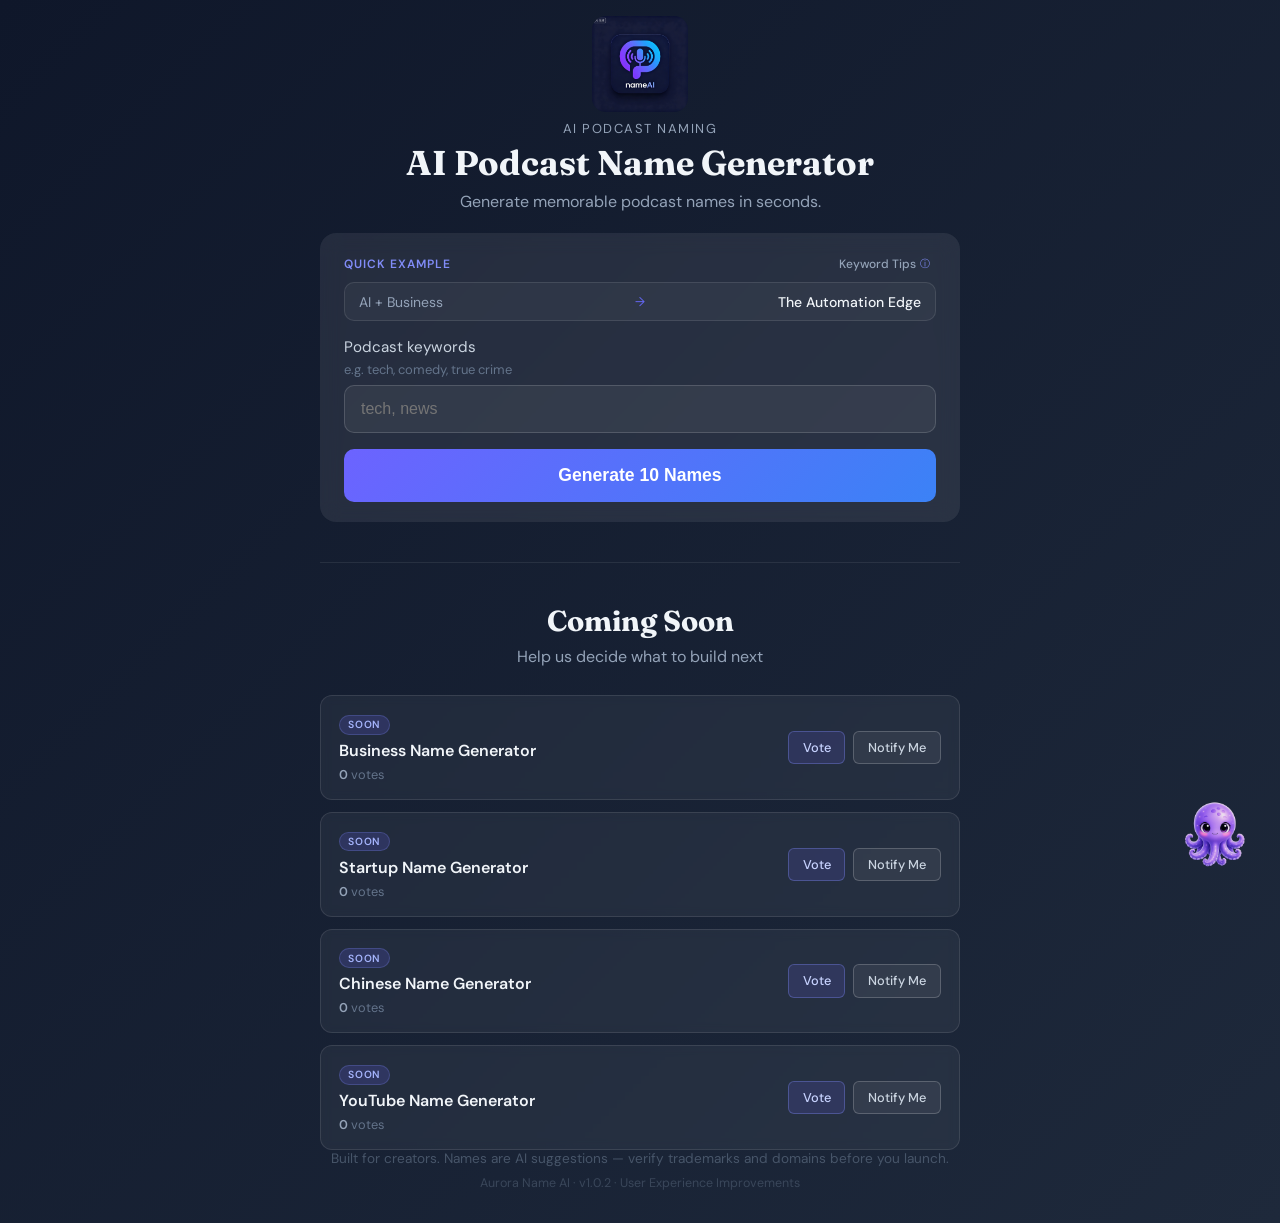
==== index.html @ e91889e3 "feat: add NANA companion MVP" ====
<!DOCTYPE html>

<html lang="en">

<head>

  <meta charset="UTF-8" />

  <meta name="viewport" content="width=device-width, initial-scale=1.0, viewport-fit=cover" />

  <title>AI Podcast Name Generator - Free Creative Show Title Ideas</title>
  <meta name="description" content="Generate unique podcast names instantly with our AI-powered tool. Enter your niche keywords and get 10 creative, usable show titles for free." />
  <link rel="canonical" href="https://thenameai.com/" />
  <meta name="google-site-verification" content="FD5rOmiHKu0Bok0ojkNL6D6mAI9xYqyj8FN8r1be1Kg" />

  <meta property="og:type" content="website" />
  <meta property="og:title" content="AI Podcast Name Generator | Aurora Name AI" />
  <meta property="og:description" content="Generate unique podcast names instantly with AI. Get 10 creative, memorable podcast name ideas for free." />
  <meta property="og:url" content="https://thenameai.com/" />
  <meta property="og:site_name" content="Aurora Name AI" />
  <meta property="og:locale" content="en_US" />
  <meta property="og:image" content="https://thenameai.com/assets/logo.png" />
  <meta property="og:image:alt" content="Aurora Name AI Logo" />

  <meta name="twitter:card" content="summary_large_image" />
  <meta name="twitter:title" content="AI Podcast Name Generator | Aurora Name AI" />
  <meta name="twitter:description" content="Generate unique podcast names instantly with AI." />
  <meta name="twitter:image" content="https://thenameai.com/assets/logo.png" />

  <link rel="icon" href="assets/favicon.ico" sizes="any" />
  <link rel="apple-touch-icon" href="assets/apple-touch-icon.png" />

  <link rel="preconnect" href="https://fonts.googleapis.com" />

  <link rel="preconnect" href="https://fonts.gstatic.com" crossorigin />

  <link href="https://fonts.googleapis.com/css2?family=DM+Sans:ital,opsz,wght@0,9..40,400;0,9..40,500;0,9..40,600;0,9..40,700;1,9..40,400&family=Fraunces:opsz,wght@9..144,600;9..144,700&display=swap" rel="stylesheet" />

  <link rel="stylesheet" href="styles.css" />
  <link rel="stylesheet" href="components/NanaCompanion.css" />

  <script type="application/ld+json">
  {
    "@context": "https://schema.org",
    "@type": "WebApplication",
    "name": "AI Podcast Name Generator",
    "alternateName": "nameAI",
    "url": "https://aurora-name-ai.pages.dev/",
    "description": "Generate unique podcast names instantly with AI. Enter your niche keywords and get 10 creative, usable show titles for free.",
    "image": "https://aurora-name-ai.pages.dev/assets/logo.png",
    "applicationCategory": "UtilityApplication",
    "operatingSystem": "Any",
    "browserRequirements": "Requires JavaScript",
    "inLanguage": "en",
    "isAccessibleForFree": true,
    "offers": {
      "@type": "Offer",
      "price": "0",
      "priceCurrency": "USD"
    }
  }
  </script>

  <!-- Google Analytics 4: replace G-XXXXXXXXXX below with your Measurement ID -->
  <script>
    (function () {
      var GA_ID = "G-8WRYL44K94";
      if (!GA_ID || GA_ID.indexOf("XXXX") !== -1) return;
      window.GA_MEASUREMENT_ID = GA_ID;
      var s = document.createElement("script");
      s.async = true;
      s.src = "https://www.googletagmanager.com/gtag/js?id=" + GA_ID;
      document.head.appendChild(s);
      window.dataLayer = window.dataLayer || [];
      window.gtag = function () { dataLayer.push(arguments); };
      gtag("js", new Date());
      gtag("config", GA_ID);
    })();
  </script>

</head>

<body>

  <div class="page">

    <header class="header">

      <div class="logo">
        <img
          class="logo-img"
          src="assets/logo.png"
          alt="nameAI — Podcast Name Generator"
          width="120"
          height="120"
        />
      </div>

      <p class="eyebrow">AI Podcast Naming</p>

      <h1 class="title">AI Podcast Name Generator</h1>

      <p class="subtitle">Generate memorable podcast names in seconds.</p>

    </header>



    <main class="main">

      <form id="generator-form" class="generator" novalidate>

        <div class="examples">
          <div class="examples-heading">
            <p class="examples-label">Quick Example</p>
            <div class="keyword-tips">
              <button
                type="button"
                class="keyword-tips__trigger"
                aria-expanded="false"
                aria-controls="keyword-tips-panel"
              >
                Keyword Tips <span class="keyword-tips__icon" aria-hidden="true">ⓘ</span>
              </button>
              <div id="keyword-tips-panel" class="keyword-tips__tooltip" role="tooltip" hidden>
                <p>Use 1–2 keywords separated by commas.</p>
                <p class="keyword-tips__examples-label">Examples:</p>
                <ul class="keyword-tips__examples">
                  <li>ai, business</li>
                  <li>history, storytelling</li>
                  <li>coffee, travel</li>
                </ul>
              </div>
            </div>
          </div>
          <div class="examples-list">
            <button type="button" class="example-chip" data-keywords="ai, business">
              <span class="example-keywords">AI + Business</span>
              <span class="example-arrow" aria-hidden="true">→</span>
              <span class="example-result">The Automation Edge</span>
            </button>
          </div>
        </div>

        <label class="field" for="keywords">

          <span class="field-label">Podcast keywords</span>

          <span class="field-hint">e.g. tech, comedy, true crime</span>

          <input

            id="keywords"

            name="keywords"

            type="text"

            autocomplete="off"

            placeholder="tech, news"

            maxlength="80"

            required

          />

        </label>

        <button type="submit" id="generate-btn" class="btn-primary">

          <span class="btn-text">Generate 10 Names</span>

          <span class="btn-spinner" aria-hidden="true"></span>

        </button>

        <div id="thinking-journey" class="thinking-journey" hidden aria-live="polite" aria-hidden="true">
          <p id="thinking-journey-text" class="thinking-journey__text"></p>
        </div>

      </form>



      <div id="error-banner" class="error-banner" role="alert" hidden></div>



      <section id="results" class="results" aria-live="polite" hidden>

        <div class="results-header">

          <h2 class="results-title">Your podcast names</h2>

          <p class="results-meta"><span id="results-count">10</span> ideas · hover <span class="info-icon-inline" aria-hidden="true">i</span> for details</p>

        </div>

        <ul id="results-list" class="results-list"></ul>

        <button type="button" id="regenerate-btn" class="btn-secondary">Generate again</button>

      </section>



      <section class="coming-soon" id="coming-soon" aria-labelledby="coming-soon-title">

        <div class="coming-soon__header">

          <h2 id="coming-soon-title" class="coming-soon__title">Coming Soon</h2>

          <p class="coming-soon__subtitle">Help us decide what to build next</p>

        </div>



        <ul class="coming-soon__list">

          <li class="coming-soon__item" data-tool-id="business">

            <div class="coming-soon__item-main">

              <div class="coming-soon__item-info">

                <span class="coming-soon__badge">Soon</span>

                <h3 class="coming-soon__item-title">Business Name Generator</h3>

                <p class="coming-soon__votes"><span class="coming-soon__vote-count">0</span> votes</p>

              </div>

              <div class="coming-soon__actions">

                <button type="button" class="btn-vote" data-tool-id="business">Vote</button>

                <button type="button" class="btn-notify" data-tool-id="business">Notify Me</button>

              </div>

            </div>

            <div class="coming-soon__notify-panel" hidden>

              <label class="coming-soon__notify-label" for="notify-business">Email for launch updates</label>

              <div class="coming-soon__notify-row">

                <input id="notify-business" class="coming-soon__notify-input" type="email" placeholder="you@email.com" autocomplete="email" />

                <button type="button" class="btn-notify-submit" data-tool-id="business">Subscribe</button>

              </div>

              <p class="coming-soon__notify-success" role="status" hidden>You're on the list!</p>

            </div>

          </li>



          <li class="coming-soon__item" data-tool-id="startup">

            <div class="coming-soon__item-main">

              <div class="coming-soon__item-info">

                <span class="coming-soon__badge">Soon</span>

                <h3 class="coming-soon__item-title">Startup Name Generator</h3>

                <p class="coming-soon__votes"><span class="coming-soon__vote-count">0</span> votes</p>

              </div>

              <div class="coming-soon__actions">

                <button type="button" class="btn-vote" data-tool-id="startup">Vote</button>

                <button type="button" class="btn-notify" data-tool-id="startup">Notify Me</button>

              </div>

            </div>

            <div class="coming-soon__notify-panel" hidden>

              <label class="coming-soon__notify-label" for="notify-startup">Email for launch updates</label>

              <div class="coming-soon__notify-row">

                <input id="notify-startup" class="coming-soon__notify-input" type="email" placeholder="you@email.com" autocomplete="email" />

                <button type="button" class="btn-notify-submit" data-tool-id="startup">Subscribe</button>

              </div>

              <p class="coming-soon__notify-success" role="status" hidden>You're on the list!</p>

            </div>

          </li>



          <li class="coming-soon__item" data-tool-id="chinese">

            <div class="coming-soon__item-main">

              <div class="coming-soon__item-info">

                <span class="coming-soon__badge">Soon</span>

                <h3 class="coming-soon__item-title">Chinese Name Generator</h3>

                <p class="coming-soon__votes"><span class="coming-soon__vote-count">0</span> votes</p>

              </div>

              <div class="coming-soon__actions">

                <button type="button" class="btn-vote" data-tool-id="chinese">Vote</button>

                <button type="button" class="btn-notify" data-tool-id="chinese">Notify Me</button>

              </div>

            </div>

            <div class="coming-soon__notify-panel" hidden>

              <label class="coming-soon__notify-label" for="notify-chinese">Email for launch updates</label>

              <div class="coming-soon__notify-row">

                <input id="notify-chinese" class="coming-soon__notify-input" type="email" placeholder="you@email.com" autocomplete="email" />

                <button type="button" class="btn-notify-submit" data-tool-id="chinese">Subscribe</button>

              </div>

              <p class="coming-soon__notify-success" role="status" hidden>You're on the list!</p>

            </div>

          </li>



          <li class="coming-soon__item" data-tool-id="youtube">

            <div class="coming-soon__item-main">

              <div class="coming-soon__item-info">

                <span class="coming-soon__badge">Soon</span>

                <h3 class="coming-soon__item-title">YouTube Name Generator</h3>

                <p class="coming-soon__votes"><span class="coming-soon__vote-count">0</span> votes</p>

              </div>

              <div class="coming-soon__actions">

                <button type="button" class="btn-vote" data-tool-id="youtube">Vote</button>

                <button type="button" class="btn-notify" data-tool-id="youtube">Notify Me</button>

              </div>

            </div>

            <div class="coming-soon__notify-panel" hidden>

              <label class="coming-soon__notify-label" for="notify-youtube">Email for launch updates</label>

              <div class="coming-soon__notify-row">

                <input id="notify-youtube" class="coming-soon__notify-input" type="email" placeholder="you@email.com" autocomplete="email" />

                <button type="button" class="btn-notify-submit" data-tool-id="youtube">Subscribe</button>

              </div>

              <p class="coming-soon__notify-success" role="status" hidden>You're on the list!</p>

            </div>

          </li>

        </ul>

      </section>

    </main>



    <footer class="footer">

      <p>Built for creators. Names are AI suggestions — verify trademarks and domains before you launch.</p >

      <p class="version">
        Aurora Name AI · v1.0.2 · User Experience Improvements
      </p >

    </footer>
  </div>



  <script src="components/NanaCompanionState.js"></script>
  <script src="components/NanaCompanion.js"></script>

  <script>

 const nanaCompanion = NanaCompanion.init();

 const DOMAIN_SEARCH_BASE =

   "https://www.domaintools.com/research/domain-search/?q=";



 function trackEvent(eventName, params) {

   if (typeof gtag === "function" && window.GA_MEASUREMENT_ID) {

     gtag("event", eventName, params);

   }

 }



 const form = document.getElementById("generator-form");

 const keywordsInput = document.getElementById("keywords");

 const generateBtn = document.getElementById("generate-btn");

 const btnText = generateBtn.querySelector(".btn-text");

 const errorBanner = document.getElementById("error-banner");

 const resultsSection = document.getElementById("results");

 const resultsList = document.getElementById("results-list");

 const regenerateBtn = document.getElementById("regenerate-btn");

 const supportsHover = window.matchMedia("(hover: hover) and (pointer: fine)").matches;

 let tooltipDocListenerBound = false;

 let keywordTipsDocListenerBound = false;

 let thinkingTimer = null;



 const GENERIC_THINKING_MESSAGES = [

   "Understanding your idea...",

   "Exploring different naming directions...",

   "Balancing creativity and memorability...",

   "Creating brand-worthy name ideas...",

   "Preparing your recommendations..."

 ];



 function parseKeywordContext(keywords) {

   const raw = String(keywords || "").trim();

   if (!raw) return null;



   const parts = raw.split(",").map((part) => part.trim()).filter(Boolean);

   if (parts.length === 0 || parts.length > 2) return null;

   if (parts.some((part) => part.length > 30 || /[<>{}[\]|\\^`]/.test(part))) return null;



   const phrase = parts.join(" ").toLowerCase();

   const primary = parts[0].toLowerCase();



   return { phrase, primary };

 }



 function getThinkingMessages(decisionStage, keywords) {

   void decisionStage;

   const context = parseKeywordContext(keywords);

   if (!context) return GENERIC_THINKING_MESSAGES.slice();



   return [

     `Understanding your ${context.phrase} idea...`,

     `Exploring memorable ${context.primary} branding...`,

     "Balancing creativity and memorability...",

     `Creating brand-worthy ${context.primary} name ideas...`,

     "Preparing your recommendations..."

   ];

 }



 const thinkingJourneyEl = document.getElementById("thinking-journey");

 const thinkingJourneyTextEl = document.getElementById("thinking-journey-text");

 let thinkingMessages = [];

 let thinkingMessageIndex = 0;



 function showThinkingMessage(message) {

   if (!thinkingJourneyTextEl) return;

   thinkingJourneyTextEl.classList.add("is-fading");

   window.setTimeout(() => {

     thinkingJourneyTextEl.textContent = message;

     thinkingJourneyTextEl.classList.remove("is-fading");

   }, 220);

 }



 function scheduleThinkingRotation() {

   const delay = 1300 + Math.random() * 500;

   thinkingTimer = window.setTimeout(() => {

     thinkingMessageIndex = (thinkingMessageIndex + 1) % thinkingMessages.length;

     showThinkingMessage(thinkingMessages[thinkingMessageIndex]);

     scheduleThinkingRotation();

   }, delay);

 }



 function startThinkingJourney(keywords) {

   if (!thinkingJourneyEl || !thinkingJourneyTextEl) return;



   stopThinkingJourney();



   thinkingMessages = getThinkingMessages(null, keywords);

   thinkingMessageIndex = 0;



   thinkingJourneyEl.hidden = false;

   thinkingJourneyEl.setAttribute("aria-hidden", "false");

   showThinkingMessage(thinkingMessages[0]);

   scheduleThinkingRotation();

 }



 function stopThinkingJourney() {

   if (thinkingTimer) {

     window.clearTimeout(thinkingTimer);

     thinkingTimer = null;

   }



   if (thinkingJourneyEl) {

     thinkingJourneyEl.hidden = true;

     thinkingJourneyEl.setAttribute("aria-hidden", "true");

   }



   if (thinkingJourneyTextEl) {

     thinkingJourneyTextEl.textContent = "";

     thinkingJourneyTextEl.classList.remove("is-fading");

   }

 }



 function setLoading(loading, keywords = "") {

   generateBtn.disabled = loading;

   regenerateBtn.disabled = loading;

   generateBtn.classList.toggle("is-loading", loading);

   btnText.textContent = "Generate 10 Names";



   if (loading) {

     startThinkingJourney(keywords);

     nanaCompanion.onThinkingStart();

   } else {

     stopThinkingJourney();

   }

 }



 function showError(message) {

   errorBanner.textContent = message;

   errorBanner.hidden = false;

 }



 function hideError() {

   errorBanner.hidden = true;

   errorBanner.textContent = "";

 }



 function domainSlug(name) {

   return name.replace(/\s+/g, "") + ".com";

 }



 function domainCheckUrl(name) {

   return DOMAIN_SEARCH_BASE + encodeURIComponent(domainSlug(name));

 }



 function escapeHtml(str) {

   const div = document.createElement("div");

   div.textContent = str;

   return div.innerHTML;

 }



 function escapeAttr(str) {

   return str

     .replace(/&/g, "&amp;")

     .replace(/"/g, "&quot;")

     .replace(/'/g, "&#39;")

     .replace(/</g, "&lt;")

     .replace(/>/g, "&gt;");

 }



 function validateKeywords(value) {

   const trimmed = value.trim();

   if (!trimmed) {

     return "Please enter at least one keyword.";

   }

   const parts = trimmed.split(/[,;]/).map((s) => s.trim()).filter(Boolean);

   if (parts.length > 2) {

     return "Please use only 1–2 keywords (comma-separated).";

   }

   return null;

 }



 function normalizeLevel(value) {

   const v = String(value || "").trim().toLowerCase();

   if (v === "high") return "High";

   if (v === "medium" || v === "med") return "Medium";

   if (v === "low") return "Low";

   return "Medium";

 }



 function formatScore(value) {

   const n = parseFloat(value);

   if (!Number.isFinite(n)) return "7.5";

   return String(Math.min(10, Math.max(1, Math.round(n * 10) / 10)));

 }



 function getSortableScore(value) {

   const n = parseFloat(value);

   if (!Number.isFinite(n)) return 7.5;

   return Math.min(10, Math.max(1, Math.round(n * 10) / 10));

 }



 const RECOMMENDATION_LABELS = {

   aiRecommended: "🏆 AI Recommended"

 };



 function sortResultsByScore(items) {

   return items

     .map((item, originalIndex) => ({

       item,

       originalIndex,

       score: getSortableScore(item.score)

     }))

     .sort((a, b) => b.score - a.score || a.originalIndex - b.originalIndex)

     .map(({ item }) => item);

 }



 function getRecommendationLabels(item, index) {

   void item;

   if (index !== 0) return [];

   return [{ type: "ai-recommended", text: RECOMMENDATION_LABELS.aiRecommended }];

 }



 function buildRecommendationLabelsHtml(labels) {

   if (!labels.length) return "";

   return labels

     .map(

       (label) =>

         `<span class="name-card__badge name-card__badge--${escapeAttr(label.type)}">${escapeHtml(label.text)}</span>`

     )

     .join("");

 }



 function levelClass(level) {

   return "name-scores__trait-value--" + level.toLowerCase();

 }



 function buildScoreHtml(item) {

   const score = formatScore(item.score);

   const memorability = normalizeLevel(item.memorability);

   const brandability = normalizeLevel(item.brandability);

   const professionalism = normalizeLevel(item.professionalism);

   return `

     <div class="name-scores">

       <div class="name-scores__overall">

         <span class="name-scores__label">Name Score</span>

         <span class="name-scores__value">${escapeHtml(score)}<span class="name-scores__max">/10</span></span>

       </div>

       <div class="name-scores__traits">

         <div class="name-scores__trait">

           <span class="name-scores__trait-label">Memorability</span>

           <span class="name-scores__trait-value ${levelClass(memorability)}">${escapeHtml(memorability)}</span>

         </div>

         <div class="name-scores__trait">

           <span class="name-scores__trait-label">Brandability</span>

           <span class="name-scores__trait-value ${levelClass(brandability)}">${escapeHtml(brandability)}</span>

         </div>

         <div class="name-scores__trait">

           <span class="name-scores__trait-label">Professionalism</span>

           <span class="name-scores__trait-value ${levelClass(professionalism)}">${escapeHtml(professionalism)}</span>

         </div>

       </div>

     </div>

   `;

 }



 function buildTooltipHtml(item) {

   const meaning = item.meaning || "A creative title crafted for your niche.";

   const inspiration = item.inspiration || "Inspired by your keywords and podcast branding trends.";

   return `

     <div class="name-info__section">

       <span class="name-info__label">Meaning</span>

       <p>${escapeHtml(meaning)}</p>

     </div>

     <div class="name-info__section">

       <span class="name-info__label">Inspiration</span>

       <p>${escapeHtml(inspiration)}</p>

     </div>

   `;

 }



 function renderResults(items) {

   resultsList.innerHTML = "";

   const sortedItems = sortResultsByScore(items);



   sortedItems.forEach((item, index) => {

     const recommendationLabels = getRecommendationLabels(item, index);

     const recommendationLabelsHtml = buildRecommendationLabelsHtml(recommendationLabels);



     const li = document.createElement("li");

     li.className = recommendationLabels.length

       ? "name-card name-card--recommended"

       : "name-card";

     li.innerHTML = `

       <span class="name-card__index" aria-hidden="true">${index + 1}</span>

       <div class="name-card__body">

         <div class="name-card__header">

           <div class="name-card__title-wrap">

             ${recommendationLabelsHtml}

             <p class="name-card__title">${escapeHtml(item.name)}</p>

           </div>

           <div class="name-info">

           <button

             type="button"

             class="name-info__trigger"

             aria-label="Show meaning and inspiration for ${escapeAttr(item.name)}"

             aria-expanded="false"

           >

             <svg class="name-info__icon" width="16" height="16" viewBox="0 0 16 16" fill="none" aria-hidden="true">

               <circle cx="8" cy="8" r="7" stroke="currentColor" stroke-width="1.5"/>

               <path d="M8 7.2V11" stroke="currentColor" stroke-width="1.5" stroke-linecap="round"/>

               <circle cx="8" cy="5" r="0.9" fill="currentColor"/>

             </svg>

           </button>

           <div class="name-info__tooltip" role="tooltip" hidden>

             ${buildTooltipHtml(item)}

           </div>

         </div>

         </div>

         ${buildScoreHtml(item)}

       </div>

       <div class="name-card__actions">

         <div class="btn-copy-wrap">

           <button

             type="button"

             class="btn-copy"

             data-name="${escapeAttr(item.name)}"

             aria-label="Copy ${escapeAttr(item.name)}"

           >Copy</button>

           <span class="copy-toast" role="status" aria-live="polite">Copied!</span>

         </div>

         <a

           class="btn-domain"

           href="${escapeAttr(domainCheckUrl(item.name))}"

           target="_blank"

           rel="noopener noreferrer"

         >Check Domain</a>

       </div>

     `;

     resultsList.appendChild(li);

   });

   bindTooltipInteractions();

   bindCopyButtons();

   bindDomainButtons();

   document.getElementById("results-count").textContent = String(items.length);

   resultsSection.hidden = false;

 }



 function bindTooltipInteractions() {

   resultsList.querySelectorAll(".name-info").forEach((wrapper) => {

     const trigger = wrapper.querySelector(".name-info__trigger");

     const tooltip = wrapper.querySelector(".name-info__tooltip");



     if (supportsHover) {

       wrapper.addEventListener("mouseenter", () => showTooltip(trigger, tooltip));

       wrapper.addEventListener("mouseleave", () => hideTooltip(trigger, tooltip));

       trigger.addEventListener("focus", () => showTooltip(trigger, tooltip));

       wrapper.addEventListener("focusout", (e) => {

         if (!wrapper.contains(e.relatedTarget)) {

           hideTooltip(trigger, tooltip);

         }

       });

     } else {

       trigger.addEventListener("click", (e) => {

         e.stopPropagation();

         const isOpen = trigger.getAttribute("aria-expanded") === "true";

         closeAllTooltips();

         if (!isOpen) showTooltip(trigger, tooltip);

       });

     }

   });



   if (!supportsHover && !tooltipDocListenerBound) {

     document.addEventListener("click", closeAllTooltips);

     tooltipDocListenerBound = true;

   }

 }



 async function copyTextToClipboard(text) {

   if (navigator.clipboard && window.isSecureContext) {

     try {

       await navigator.clipboard.writeText(text);

       return true;

     } catch {

       /* fall through */

     }

   }



   const textarea = document.createElement("textarea");

   textarea.value = text;

   textarea.setAttribute("readonly", "");

   textarea.style.position = "fixed";

   textarea.style.top = "0";

   textarea.style.left = "0";

   textarea.style.width = "2em";

   textarea.style.height = "2em";

   textarea.style.padding = "0";

   textarea.style.border = "none";

   textarea.style.outline = "none";

   textarea.style.boxShadow = "none";

   textarea.style.background = "transparent";

   document.body.appendChild(textarea);

   textarea.focus();

   textarea.select();

   textarea.setSelectionRange(0, text.length);



   let copied = false;

   try {

     copied = document.execCommand("copy");

   } catch {

     copied = false;

   }



   document.body.removeChild(textarea);

   return copied;

 }



 function showCopyFeedback(button) {

   const wrap = button.closest(".btn-copy-wrap");

   if (!wrap) return;

   const toast = wrap.querySelector(".copy-toast");

   if (!toast) return;



   toast.classList.add("is-visible");

   window.clearTimeout(wrap._copyToastTimer);

   wrap._copyToastTimer = window.setTimeout(() => {

     toast.classList.remove("is-visible");

   }, 2000);

 }



 function bindCopyButtons() {

   resultsList.querySelectorAll(".btn-copy").forEach((button) => {

     button.addEventListener("click", async () => {

       const name = button.dataset.name;

       if (!name) return;



       const copied = await copyTextToClipboard(name);

       if (copied) {

         showCopyFeedback(button);

         if (typeof gtag === "function" && window.GA_MEASUREMENT_ID) {
           gtag("event", "copy_name", { name: name });
         }

       }

     });

   });

 }



 function bindDomainButtons() {

   resultsList.querySelectorAll(".btn-domain").forEach((link) => {

     link.addEventListener("click", () => {

       const name = link.closest(".name-card__actions")?.querySelector(".btn-copy")?.dataset.name;

       if (!name) return;



       if (typeof gtag === "function" && window.GA_MEASUREMENT_ID) {
         gtag("event", "check_domain", { domain: domainSlug(name) });
       }

     });

   });

 }



 function showTooltip(trigger, tooltip) {

   closeAllTooltips();

   tooltip.hidden = false;

   trigger.setAttribute("aria-expanded", "true");

   const wrapper = trigger.closest(".name-info");

   if (wrapper) wrapper.classList.add("is-open");

   const card = trigger.closest(".name-card");

   if (card) card.classList.add("is-tooltip-active");

 }



 function hideTooltip(trigger, tooltip) {

   tooltip.hidden = true;

   trigger.setAttribute("aria-expanded", "false");

   const wrapper = trigger.closest(".name-info");

   if (wrapper) wrapper.classList.remove("is-open");

   const card = trigger.closest(".name-card");

   if (card) card.classList.remove("is-tooltip-active");

 }



 function closeAllTooltips() {

   resultsList.querySelectorAll(".name-info").forEach((wrapper) => {

     const trigger = wrapper.querySelector(".name-info__trigger");

     const tooltip = wrapper.querySelector(".name-info__tooltip");

     hideTooltip(trigger, tooltip);

   });

   closeKeywordTips();

 }



 function closeKeywordTips() {

   const wrapper = document.querySelector(".keyword-tips");

   if (!wrapper) return;

   const trigger = wrapper.querySelector(".keyword-tips__trigger");

   const tooltip = wrapper.querySelector(".keyword-tips__tooltip");

   if (!trigger || !tooltip) return;

   tooltip.hidden = true;

   trigger.setAttribute("aria-expanded", "false");

   wrapper.classList.remove("is-open");

 }



 function bindKeywordTips() {

   const wrapper = document.querySelector(".keyword-tips");

   if (!wrapper) return;

   const trigger = wrapper.querySelector(".keyword-tips__trigger");

   const tooltip = wrapper.querySelector(".keyword-tips__tooltip");

   if (!trigger || !tooltip) return;



   function showKeywordTips() {

     tooltip.hidden = false;

     trigger.setAttribute("aria-expanded", "true");

     wrapper.classList.add("is-open");

   }



   function hideKeywordTips() {

     closeKeywordTips();

   }



   if (supportsHover) {

     wrapper.addEventListener("mouseenter", showKeywordTips);

     wrapper.addEventListener("mouseleave", hideKeywordTips);

     trigger.addEventListener("focus", showKeywordTips);

     wrapper.addEventListener("focusout", (e) => {

       if (!wrapper.contains(e.relatedTarget)) {

         hideKeywordTips();

       }

     });

   } else {

     trigger.addEventListener("click", (e) => {

       e.stopPropagation();

       const isOpen = trigger.getAttribute("aria-expanded") === "true";

       closeAllTooltips();

       if (!isOpen) showKeywordTips();

     });



     if (!keywordTipsDocListenerBound) {

       document.addEventListener("click", closeKeywordTips);

       keywordTipsDocListenerBound = true;

     }

   }

 }



 async function fetchPodcastNames(keywords) {

   const response = await fetch("/api/generate", {

     method: "POST",

     headers: { "Content-Type": "application/json" },

     body: JSON.stringify({ keywords })

   });



   let data;

   try {

     data = await response.json();

   } catch {

     throw new Error("Unexpected response from the server. Please try again.");

   }



   if (!response.ok) {

     throw new Error(data?.error || `Request failed (${response.status}).`);

   }



   const names = data.names;

   if (!names || !Array.isArray(names) || names.length === 0) {

     throw new Error("No names were returned. Please try again.");

   }



   return names.slice(0, 10);

 }



 async function saveGeneratedNames(keywords, names) {

   try {

     const response = await fetch("/api/save-name", {

       method: "POST",

       headers: { "Content-Type": "application/json" },

       body: JSON.stringify({ keywords, names })

     });



     if (!response.ok) {

       console.error("Failed to save names:", response.status, await response.text());

     }

   } catch (err) {

     console.error("Failed to save names:", err);

   }

 }



 async function handleGenerate() {

   hideError();

   const keywords = keywordsInput.value.trim();

   const validationError = validateKeywords(keywords);

   if (validationError) {

     showError(validationError);

     keywordsInput.focus();

     return;

   }



   setLoading(true, keywords);

   try {

     const items = await fetchPodcastNames(keywords);

     renderResults(items);

     // saveGeneratedNames(keywords, items);

     if (typeof gtag === "function" && window.GA_MEASUREMENT_ID) {
       gtag("event", "generate_name", {
         keyword: keywords,
         result_count: items.length
       });
     }

     resultsSection.scrollIntoView({ behavior: "smooth", block: "nearest" });

     nanaCompanion.onGenerateSuccess();

   } catch (err) {

     const message =

       err instanceof TypeError && err.message.includes("fetch")

         ? "Network error. Check your connection and try again."

         : err.message || "Something went wrong. Please try again.";

     showError(message);

     resultsSection.hidden = true;

     nanaCompanion.onGenerateError();

   } finally {

     setLoading(false);

   }

 }



 form.addEventListener("submit", (e) => {

   e.preventDefault();

   handleGenerate();

 });



 document.querySelectorAll(".example-chip").forEach((chip) => {

   chip.addEventListener("click", () => {

     keywordsInput.value = chip.dataset.keywords;

     keywordsInput.focus();

     trackEvent("example_click", { event_category: "engagement", keywords: chip.dataset.keywords });

   });

 });



 bindKeywordTips();



 const VOTES_STORAGE_KEY = "nameai_votes";

 const VOTED_STORAGE_KEY = "nameai_voted_tools";

 const NOTIFY_STORAGE_KEY = "nameai_notify_signups";



 function readJsonStorage(key, fallback) {

   try {

     const raw = localStorage.getItem(key);

     return raw ? JSON.parse(raw) : fallback;

   } catch {

     return fallback;

   }

 }



 function writeJsonStorage(key, value) {

   localStorage.setItem(key, JSON.stringify(value));

 }



 function updateVoteDisplay(toolId) {

   const item = document.querySelector(`.coming-soon__item[data-tool-id="${toolId}"]`);

   if (!item) return;

   const votes = readJsonStorage(VOTES_STORAGE_KEY, {});

   const countEl = item.querySelector(".coming-soon__vote-count");

   if (countEl) countEl.textContent = String(votes[toolId] || 0);

 }



 function markVoted(toolId) {

   const item = document.querySelector(`.coming-soon__item[data-tool-id="${toolId}"]`);

   if (!item) return;

   const btn = item.querySelector(".btn-vote");

   if (!btn) return;

   btn.textContent = "Voted";

   btn.disabled = true;

   btn.classList.add("is-voted");

 }



 function initComingSoon() {

   const voted = readJsonStorage(VOTED_STORAGE_KEY, []);

   const signups = readJsonStorage(NOTIFY_STORAGE_KEY, {});



   document.querySelectorAll(".coming-soon__item").forEach((item) => {

     const toolId = item.dataset.toolId;

     updateVoteDisplay(toolId);

     if (voted.includes(toolId)) markVoted(toolId);

     if (signups[toolId]) {

       const panel = item.querySelector(".coming-soon__notify-panel");

       const success = item.querySelector(".coming-soon__notify-success");

       const notifyBtn = item.querySelector(".btn-notify");

       if (panel) panel.hidden = false;

       if (success) success.hidden = false;

       if (notifyBtn) {

         notifyBtn.textContent = "Subscribed";

         notifyBtn.disabled = true;

       }

     }

   });



   document.querySelectorAll(".btn-vote").forEach((btn) => {

     btn.addEventListener("click", () => {

       const toolId = btn.dataset.toolId;

       if (!toolId || btn.disabled) return;



       const votedList = readJsonStorage(VOTED_STORAGE_KEY, []);

       if (votedList.includes(toolId)) return;



       const votes = readJsonStorage(VOTES_STORAGE_KEY, {});

       votes[toolId] = (votes[toolId] || 0) + 1;

       writeJsonStorage(VOTES_STORAGE_KEY, votes);

       writeJsonStorage(VOTED_STORAGE_KEY, votedList.concat(toolId));



       updateVoteDisplay(toolId);

       markVoted(toolId);

       trackEvent("vote_tool", { event_category: "coming_soon", tool_id: toolId });

     });

   });



   document.querySelectorAll(".btn-notify").forEach((btn) => {

     btn.addEventListener("click", () => {

       const toolId = btn.dataset.toolId;

       const item = btn.closest(".coming-soon__item");

       const panel = item?.querySelector(".coming-soon__notify-panel");

       if (!panel || btn.disabled) return;



       const isOpen = !panel.hidden;

       document.querySelectorAll(".coming-soon__notify-panel").forEach((p) => {

         p.hidden = true;

       });

       panel.hidden = isOpen;

       if (!panel.hidden) {

         const input = panel.querySelector(".coming-soon__notify-input");

         if (input) input.focus();

       }

     });

   });



   document.querySelectorAll(".btn-notify-submit").forEach((btn) => {

     btn.addEventListener("click", () => {

       const toolId = btn.dataset.toolId;

       const item = btn.closest(".coming-soon__item");

       const input = item?.querySelector(".coming-soon__notify-input");

       const success = item?.querySelector(".coming-soon__notify-success");

       const notifyBtn = item?.querySelector(".btn-notify");

       if (!input || !toolId) return;



       const email = input.value.trim();

       if (!/^[^\s@]+@[^\s@]+\.[^\s@]+$/.test(email)) {

         input.focus();

         input.setAttribute("aria-invalid", "true");

         return;

       }



       input.removeAttribute("aria-invalid");

       const signups = readJsonStorage(NOTIFY_STORAGE_KEY, {});

       signups[toolId] = email;

       writeJsonStorage(NOTIFY_STORAGE_KEY, signups);



       if (success) success.hidden = false;

       if (notifyBtn) {

         notifyBtn.textContent = "Subscribed";

         notifyBtn.disabled = true;

       }



       trackEvent("notify_signup", { event_category: "coming_soon", tool_id: toolId });

     });

   });

 }



 initComingSoon();



 regenerateBtn.addEventListener("click", () => {

   handleGenerate();

 });

  </script>

</body>

</html>
---- styles.css ----
/* 基础重置 */
*, *::before, *::after { box-sizing: border-box; margin: 0; padding: 0; }

body {
  font-family: 'DM Sans', sans-serif;
  background: linear-gradient(135deg, #0f172a, #1e293b);
  color: #e2e8f0;
  min-height: 100vh;
  display: flex;
  justify-content: center;
  align-items: flex-start;
  padding: 1rem 1rem 2rem;
}

.page {
  max-width: 640px;
  width: 100%;
}

.header { text-align: center; margin-bottom: 1.25rem; }

.logo {
  margin-bottom: 0.5rem;
}

.logo-img {
  display: block;
  width: 96px;
  height: auto;
  margin: 0 auto;
  object-fit: contain;
  border-radius: 14px;
}

.eyebrow {
  font-size: 0.8125rem;
  letter-spacing: 1.5px;
  color: #94a3b8;
  text-transform: uppercase;
  margin-bottom: 0.35rem;
}

.title {
  font-family: 'Fraunces', serif;
  font-size: 2.15rem;
  font-weight: 700;
  color: #f1f5f9;
  margin-bottom: 0.5rem;
  line-height: 1.15;
}

.subtitle { color: #94a3b8; font-size: 1rem; line-height: 1.45; max-width: 32rem; margin: 0 auto; }

.generator { background: rgba(255,255,255,0.08); backdrop-filter: blur(10px); border-radius: 16px; padding: 1.25rem 1.5rem; margin-bottom: 1.5rem; }

.examples { margin-bottom: 1rem; }

.examples-heading {
  display: flex;
  align-items: center;
  justify-content: space-between;
  gap: 0.75rem;
  margin-bottom: 0.5rem;
}

.examples-label {
  font-size: 0.75rem;
  font-weight: 600;
  letter-spacing: 0.08em;
  text-transform: uppercase;
  color: #818cf8;
  margin-bottom: 0;
}

.keyword-tips {
  position: relative;
  display: inline-flex;
  flex-shrink: 0;
}

.keyword-tips__trigger {
  display: inline-flex;
  align-items: center;
  gap: 0.25rem;
  padding: 0.15rem 0.35rem;
  border: none;
  border-radius: 6px;
  background: transparent;
  color: #94a3b8;
  font-family: inherit;
  font-size: 0.75rem;
  font-weight: 500;
  cursor: pointer;
  transition: color 0.2s, background 0.2s;
}

.keyword-tips__trigger:hover,
.keyword-tips.is-open .keyword-tips__trigger,
.keyword-tips__trigger:focus-visible {
  color: #c7d2fe;
  background: rgba(108, 99, 255, 0.12);
  outline: none;
}

.keyword-tips__icon {
  font-size: 0.85em;
  line-height: 1;
  color: #818cf8;
}

.keyword-tips__tooltip {
  position: absolute;
  right: 0;
  top: calc(100% + 6px);
  z-index: 20;
  width: min(240px, calc(100vw - 2rem));
  padding: 0.65rem 0.75rem;
  background: #1e293b;
  border: 1px solid rgba(148, 163, 184, 0.35);
  border-radius: 8px;
  box-shadow: 0 10px 28px rgba(0, 0, 0, 0.4);
  font-size: 0.8125rem;
  line-height: 1.45;
  color: #cbd5e1;
  text-align: left;
}

.keyword-tips__tooltip::before {
  content: "";
  position: absolute;
  top: -5px;
  right: 12px;
  width: 8px;
  height: 8px;
  background: #1e293b;
  border-left: 1px solid rgba(148, 163, 184, 0.35);
  border-top: 1px solid rgba(148, 163, 184, 0.35);
  transform: rotate(45deg);
}

.keyword-tips__examples-label {
  margin-top: 0.35rem;
  font-size: 0.7rem;
  font-weight: 600;
  letter-spacing: 0.04em;
  text-transform: uppercase;
  color: #818cf8;
}

.keyword-tips__examples {
  list-style: none;
  margin-top: 0.25rem;
}

.keyword-tips__examples li {
  color: #94a3b8;
  font-size: 0.8125rem;
}

.keyword-tips__examples li + li {
  margin-top: 0.15rem;
}

.examples-list {
  display: flex;
  flex-direction: column;
  gap: 0.35rem;
}

.example-chip {
  display: grid;
  grid-template-columns: 1fr auto 1fr;
  align-items: center;
  gap: 0.5rem;
  width: 100%;
  padding: 0.6rem 0.85rem;
  border: 1px solid rgba(255, 255, 255, 0.1);
  border-radius: 10px;
  background: rgba(255, 255, 255, 0.04);
  color: #e2e8f0;
  font-family: inherit;
  font-size: 0.875rem;
  text-align: left;
  cursor: pointer;
  transition: background 0.2s, border-color 0.2s, transform 0.15s;
}

.example-chip:hover {
  background: rgba(108, 99, 255, 0.12);
  border-color: rgba(129, 140, 248, 0.35);
}

.example-chip:active {
  transform: scale(0.99);
}

.example-chip:focus-visible {
  outline: 2px solid #818cf8;
  outline-offset: 2px;
}

.example-keywords {
  color: #94a3b8;
  white-space: nowrap;
  overflow: hidden;
  text-overflow: ellipsis;
}

.example-arrow {
  color: #6366f1;
  font-size: 0.8rem;
  flex-shrink: 0;
}

.example-result {
  color: #f1f5f9;
  font-weight: 500;
  text-align: right;
  white-space: nowrap;
  overflow: hidden;
  text-overflow: ellipsis;
}

.field { display: flex; flex-direction: column; margin-bottom: 1rem; }

.field-label { font-size: 0.95rem; margin-bottom: 0.25rem; color: #cbd5e1; }

.field-hint { font-size: 0.8125rem; color: #64748b; margin-bottom: 0.4rem; }

input {
  padding: 0.9rem 1rem;
  font-size: 1rem;
  border: 1px solid rgba(255,255,255,0.15);
  border-radius: 10px;
  background: rgba(255,255,255,0.06);
  color: #f1f5f9;
  outline: none;
  transition: border-color 0.2s;
}
input:focus { border-color: #6c63ff; }

.btn-primary {
  width: 100%;
  padding: 1rem;
  background: linear-gradient(135deg, #6c63ff, #3b82f6);
  border: none;
  border-radius: 10px;
  font-size: 1.1rem;
  font-weight: 600;
  color: #fff;
  cursor: pointer;
  transition: opacity 0.2s;
}
.btn-primary:disabled { opacity: 0.5; cursor: not-allowed; }

.thinking-journey {
  margin-top: 0.85rem;
  min-height: 1.35rem;
  text-align: center;
}

.thinking-journey__text {
  margin: 0;
  font-size: 0.875rem;
  line-height: 1.45;
  color: #94a3b8;
  transition: opacity 0.25s ease;
  opacity: 1;
}

.thinking-journey__text.is-fading {
  opacity: 0;
}

.error-banner {
  background: rgba(239, 68, 68, 0.15);
  border: 1px solid rgba(239, 68, 68, 0.5);
  color: #fecaca;
  padding: 1rem;
  border-radius: 8px;
  margin-bottom: 2rem;
  font-size: 0.95rem;
}

.results { margin-bottom: 3rem; }

.results-header { display: flex; justify-content: space-between; align-items: baseline; margin-bottom: 1.5rem; }

.results-title { font-family: 'Fraunces', serif; font-size: 1.8rem; color: #f1f5f9; }

.results-meta { color: #64748b; font-size: 0.9rem; }

.results-list {
  list-style: none;
  display: flex;
  flex-direction: column;
  gap: 1rem;
  overflow: visible;
}

.name-card {
  background: rgba(255,255,255,0.05);
  backdrop-filter: blur(5px);
  border: 1px solid rgba(255,255,255,0.1);
  border-radius: 12px;
  padding: 1.2rem 1.5rem;
  display: flex;
  align-items: flex-start;
  gap: 1rem;
  position: relative;
  z-index: 1;
  overflow: visible;
}

.name-card.is-tooltip-active,
.name-card:has(.name-info.is-open) {
  z-index: 100;
}

.name-card__index {
  width: 28px; height: 28px;
  background: rgba(108, 99, 255, 0.2);
  border-radius: 50%;
  display: flex;
  align-items: center;
  justify-content: center;
  font-size: 0.85rem;
  color: #a5b4fc;
  flex-shrink: 0;
}

.name-card__body {
  flex: 1;
  min-width: 0;
}

.name-card__header {
  display: flex;
  align-items: flex-start;
  justify-content: space-between;
  gap: 0.5rem;
  margin-bottom: 0.65rem;
}

.name-card__title-wrap {
  flex: 1;
  min-width: 0;
}

.name-card__badge {
  display: inline-block;
  margin-bottom: 0.35rem;
  padding: 0.15rem 0.5rem;
  font-size: 0.6875rem;
  font-weight: 600;
  letter-spacing: 0.06em;
  text-transform: uppercase;
  color: #a5b4fc;
  background: rgba(108, 99, 255, 0.12);
  border: 1px solid rgba(129, 140, 248, 0.22);
  border-radius: 999px;
}

.name-card__badge--ai-recommended {
  text-transform: none;
  letter-spacing: 0.02em;
  font-size: 0.75rem;
  padding: 0.22rem 0.65rem;
  color: #ddd6fe;
  background: rgba(108, 99, 255, 0.2);
  border-color: rgba(129, 140, 248, 0.45);
  box-shadow: 0 0 14px rgba(108, 99, 255, 0.14);
}

.name-card--recommended {
  background: rgba(108, 99, 255, 0.07);
  border-color: rgba(129, 140, 248, 0.32);
  box-shadow:
    0 0 0 1px rgba(108, 99, 255, 0.08),
    0 6px 22px rgba(15, 23, 42, 0.22),
    0 0 24px rgba(108, 99, 255, 0.07);
}

.name-card--recommended .name-card__index {
  background: rgba(108, 99, 255, 0.28);
  color: #c7d2fe;
}

.name-card__title {
  font-size: 1.1rem;
  color: #f1f5f9;
  line-height: 1.3;
}

.name-scores {
  padding: 0.75rem 0.85rem;
  background: rgba(255, 255, 255, 0.04);
  border: 1px solid rgba(255, 255, 255, 0.08);
  border-radius: 10px;
}

.name-scores__overall {
  display: flex;
  align-items: baseline;
  justify-content: space-between;
  gap: 0.75rem;
  padding-bottom: 0.65rem;
  margin-bottom: 0.65rem;
  border-bottom: 1px solid rgba(255, 255, 255, 0.08);
}

.name-scores__label {
  font-size: 0.75rem;
  font-weight: 600;
  letter-spacing: 0.04em;
  text-transform: uppercase;
  color: #94a3b8;
}

.name-scores__value {
  font-family: 'Fraunces', serif;
  font-size: 1.35rem;
  font-weight: 700;
  color: #f1f5f9;
  line-height: 1;
}

.name-scores__max {
  font-family: 'DM Sans', sans-serif;
  font-size: 0.85rem;
  font-weight: 500;
  color: #64748b;
}

.name-scores__traits {
  display: grid;
  grid-template-columns: repeat(3, 1fr);
  gap: 0.5rem;
}

.name-scores__trait {
  display: flex;
  flex-direction: column;
  gap: 0.2rem;
  min-width: 0;
}

.name-scores__trait-label {
  font-size: 0.68rem;
  color: #64748b;
  line-height: 1.2;
}

.name-scores__trait-value {
  font-size: 0.8rem;
  font-weight: 600;
}

.name-scores__trait-value--high { color: #34d399; }
.name-scores__trait-value--medium { color: #fbbf24; }
.name-scores__trait-value--low { color: #f87171; }

.name-info {
  position: relative;
  display: inline-flex;
}

.name-info__trigger {
  display: inline-flex;
  align-items: center;
  justify-content: center;
  width: 24px;
  height: 24px;
  padding: 0;
  border: none;
  border-radius: 50%;
  background: rgba(108, 99, 255, 0.15);
  color: #a5b4fc;
  cursor: pointer;
  transition: background 0.2s, color 0.2s, transform 0.15s;
}

.name-info__trigger:hover,
.name-info.is-open .name-info__trigger,
.name-info__trigger:focus-visible {
  background: rgba(108, 99, 255, 0.35);
  color: #e0e7ff;
  outline: none;
}

.name-info__icon {
  display: block;
}

.name-info__tooltip {
  position: absolute;
  left: 0;
  top: calc(100% + 8px);
  z-index: 1;
  width: min(280px, calc(100vw - 3rem));
  padding: 0.85rem 1rem;
  background: #1e293b;
  border: 1px solid rgba(148, 163, 184, 0.35);
  border-radius: 10px;
  box-shadow: 0 12px 32px rgba(0, 0, 0, 0.45);
  font-size: 0.85rem;
  line-height: 1.5;
  color: #cbd5e1;
}

.name-info__tooltip::before {
  content: "";
  position: absolute;
  top: -6px;
  left: 10px;
  width: 10px;
  height: 10px;
  background: #1e293b;
  border-left: 1px solid rgba(148, 163, 184, 0.35);
  border-top: 1px solid rgba(148, 163, 184, 0.35);
  transform: rotate(45deg);
}

.name-info__section + .name-info__section {
  margin-top: 0.65rem;
}

.name-info__label {
  display: block;
  font-size: 0.7rem;
  font-weight: 600;
  letter-spacing: 0.06em;
  text-transform: uppercase;
  color: #818cf8;
  margin-bottom: 0.2rem;
}

.info-icon-inline {
  display: inline-flex;
  align-items: center;
  justify-content: center;
  width: 1.1em;
  height: 1.1em;
  border-radius: 50%;
  background: rgba(108, 99, 255, 0.25);
  color: #a5b4fc;
  font-size: 0.75em;
  font-weight: 700;
  vertical-align: middle;
}

.btn-domain {
  background: rgba(255,255,255,0.1);
  border: 1px solid rgba(255,255,255,0.2);
  color: #cbd5e1;
  padding: 0.5rem 1rem;
  border-radius: 6px;
  font-size: 0.85rem;
  text-decoration: none;
  transition: background 0.2s;
  flex-shrink: 0;
}
.btn-domain:hover { background: rgba(255,255,255,0.2); }

.name-card__actions {
  display: flex;
  flex-direction: column;
  align-items: stretch;
  gap: 0.5rem;
  flex-shrink: 0;
  align-self: center;
}

.btn-copy-wrap {
  position: relative;
}

.btn-copy {
  width: 100%;
  padding: 0.5rem 1rem;
  border: 1px solid rgba(129, 140, 248, 0.35);
  border-radius: 6px;
  background: rgba(108, 99, 255, 0.15);
  color: #c7d2fe;
  font-family: inherit;
  font-size: 0.85rem;
  font-weight: 500;
  cursor: pointer;
  transition: background 0.2s, border-color 0.2s;
  white-space: nowrap;
}

.btn-copy:hover {
  background: rgba(108, 99, 255, 0.28);
  border-color: rgba(129, 140, 248, 0.55);
}

.btn-copy:active {
  transform: scale(0.98);
}

.btn-copy:focus-visible {
  outline: 2px solid #818cf8;
  outline-offset: 2px;
}

.copy-toast {
  position: absolute;
  bottom: calc(100% + 6px);
  left: 50%;
  transform: translateX(-50%) translateY(4px);
  padding: 0.25rem 0.6rem;
  border-radius: 6px;
  background: #34d399;
  color: #0f172a;
  font-size: 0.75rem;
  font-weight: 600;
  white-space: nowrap;
  pointer-events: none;
  opacity: 0;
  visibility: hidden;
  transition: opacity 0.2s, transform 0.2s, visibility 0.2s;
  z-index: 10;
}

.copy-toast.is-visible {
  opacity: 1;
  visibility: visible;
  transform: translateX(-50%) translateY(0);
}

.btn-secondary {
  background: transparent;
  border: 1px solid rgba(255,255,255,0.2);
  color: #cbd5e1;
  padding: 0.8rem 2rem;
  border-radius: 8px;
  font-size: 1rem;
  cursor: pointer;
  width: 100%;
  margin-top: 1rem;
}
.btn-secondary:hover { background: rgba(255,255,255,0.05); }

.coming-soon {
  margin-top: 2.5rem;
  padding-top: 2.5rem;
  border-top: 1px solid rgba(255, 255, 255, 0.08);
}

.coming-soon__header {
  text-align: center;
  margin-bottom: 1.75rem;
}

.coming-soon__title {
  font-family: 'Fraunces', serif;
  font-size: 1.8rem;
  color: #f1f5f9;
  margin-bottom: 0.5rem;
}

.coming-soon__subtitle {
  color: #94a3b8;
  font-size: 1rem;
}

.coming-soon__list {
  list-style: none;
  display: flex;
  flex-direction: column;
  gap: 0.75rem;
}

.coming-soon__item {
  background: rgba(255, 255, 255, 0.05);
  border: 1px solid rgba(255, 255, 255, 0.1);
  border-radius: 12px;
  padding: 1rem 1.15rem;
  backdrop-filter: blur(5px);
}

.coming-soon__item-main {
  display: flex;
  align-items: center;
  justify-content: space-between;
  gap: 1rem;
}

.coming-soon__item-info {
  min-width: 0;
  flex: 1;
}

.coming-soon__badge {
  display: inline-block;
  font-size: 0.65rem;
  font-weight: 600;
  letter-spacing: 0.06em;
  text-transform: uppercase;
  color: #a5b4fc;
  background: rgba(108, 99, 255, 0.18);
  border: 1px solid rgba(129, 140, 248, 0.25);
  border-radius: 999px;
  padding: 0.15rem 0.5rem;
  margin-bottom: 0.4rem;
}

.coming-soon__item-title {
  font-size: 1rem;
  font-weight: 600;
  color: #f1f5f9;
  margin-bottom: 0.25rem;
  line-height: 1.3;
}

.coming-soon__votes {
  font-size: 0.8rem;
  color: #64748b;
}

.coming-soon__vote-count {
  color: #94a3b8;
  font-weight: 600;
}

.coming-soon__actions {
  display: flex;
  flex-shrink: 0;
  gap: 0.5rem;
}

.btn-vote,
.btn-notify {
  padding: 0.45rem 0.85rem;
  border-radius: 6px;
  font-family: inherit;
  font-size: 0.8rem;
  font-weight: 500;
  cursor: pointer;
  transition: background 0.2s, border-color 0.2s, opacity 0.2s;
  white-space: nowrap;
}

.btn-vote {
  border: 1px solid rgba(129, 140, 248, 0.35);
  background: rgba(108, 99, 255, 0.15);
  color: #c7d2fe;
}

.btn-vote:hover:not(:disabled) {
  background: rgba(108, 99, 255, 0.28);
}

.btn-vote.is-voted,
.btn-vote:disabled {
  opacity: 0.7;
  cursor: default;
}

.btn-notify {
  border: 1px solid rgba(255, 255, 255, 0.2);
  background: rgba(255, 255, 255, 0.06);
  color: #cbd5e1;
}

.btn-notify:hover:not(:disabled) {
  background: rgba(255, 255, 255, 0.12);
}

.btn-notify:disabled {
  opacity: 0.7;
  cursor: default;
}

.btn-vote:focus-visible,
.btn-notify:focus-visible,
.btn-notify-submit:focus-visible {
  outline: 2px solid #818cf8;
  outline-offset: 2px;
}

.coming-soon__notify-panel {
  margin-top: 0.85rem;
  padding-top: 0.85rem;
  border-top: 1px solid rgba(255, 255, 255, 0.08);
}

.coming-soon__notify-label {
  display: block;
  font-size: 0.8rem;
  color: #94a3b8;
  margin-bottom: 0.45rem;
}

.coming-soon__notify-row {
  display: flex;
  gap: 0.5rem;
}

.coming-soon__notify-input {
  flex: 1;
  min-width: 0;
  padding: 0.65rem 0.85rem;
  font-size: 0.9rem;
  border: 1px solid rgba(255, 255, 255, 0.15);
  border-radius: 8px;
  background: rgba(255, 255, 255, 0.06);
  color: #f1f5f9;
  outline: none;
  transition: border-color 0.2s;
}

.coming-soon__notify-input:focus {
  border-color: #6c63ff;
}

.coming-soon__notify-input[aria-invalid="true"] {
  border-color: #f87171;
}

.btn-notify-submit {
  flex-shrink: 0;
  padding: 0.65rem 1rem;
  border: none;
  border-radius: 8px;
  background: linear-gradient(135deg, #6c63ff, #3b82f6);
  color: #fff;
  font-family: inherit;
  font-size: 0.85rem;
  font-weight: 600;
  cursor: pointer;
  transition: opacity 0.2s;
}

.btn-notify-submit:hover {
  opacity: 0.9;
}

.coming-soon__notify-success {
  margin-top: 0.5rem;
  font-size: 0.8rem;
  color: #34d399;
  font-weight: 500;
}

.footer { text-align: center; color: #475569; font-size: 0.85rem; }
.footer .version { margin-top: 8px; font-size: 0.78rem; opacity: 0.7; }

/* 移动端适配 */
@media (max-width: 480px) {
  body { padding: 0.65rem 0.75rem 1.5rem; }
  .header { margin-bottom: 0.85rem; }
  .logo { margin-bottom: 0.35rem; }
  .logo-img { width: 72px; border-radius: 12px; }
  .eyebrow { font-size: 0.75rem; margin-bottom: 0.25rem; letter-spacing: 1px; }
  .title { font-size: 1.75rem; margin-bottom: 0.35rem; }
  .subtitle { font-size: 0.9375rem; line-height: 1.4; }
  .generator { padding: 1rem; margin-bottom: 1.25rem; }
  .examples { margin-bottom: 0.75rem; }
  .examples-heading { margin-bottom: 0.35rem; }
  .example-chip {
    grid-template-columns: 1fr;
    gap: 0.2rem;
    padding: 0.5rem 0.75rem;
    text-align: center;
  }
  .example-arrow { display: none; }
  .example-keywords,
  .example-result {
    text-align: center;
    white-space: normal;
  }
  .example-result {
    font-size: 0.9rem;
    color: #a5b4fc;
  }
  .keyword-tips__tooltip {
    width: min(260px, calc(100vw - 1.5rem));
  }
  .field { margin-bottom: 0.85rem; }
  .btn-primary { padding: 0.95rem; font-size: 1.05rem; }
  .thinking-journey { margin-top: 0.65rem; }
  .thinking-journey__text { font-size: 0.8125rem; }
  .name-scores__traits {
    grid-template-columns: 1fr;
    gap: 0.4rem;
  }
  .name-scores__trait {
    flex-direction: row;
    align-items: center;
    justify-content: space-between;
    gap: 0.5rem;
  }
  .name-card { flex-direction: column; align-items: stretch; gap: 0.75rem; }
  .name-card__actions {
    flex-direction: row;
    align-self: stretch;
  }
  .btn-copy-wrap { flex: 1; }
  .btn-domain {
    flex: 1;
    display: flex;
    align-items: center;
    justify-content: center;
    align-self: auto;
  }
  .coming-soon__item-main {
    flex-direction: column;
    align-items: stretch;
  }
  .coming-soon__actions {
    width: 100%;
  }
  .btn-vote,
  .btn-notify {
    flex: 1;
    text-align: center;
  }
  .coming-soon__notify-row {
    flex-direction: column;
  }
  .btn-notify-submit {
    width: 100%;
  }
  .name-info__tooltip { width: min(300px, calc(100vw - 2.5rem)); }
}
---- components/NanaCompanion.css ----
.nana-companion {
  position: fixed;
  right: 24px;
  bottom: 24px;
  width: 72px;
  height: 72px;
  z-index: 40;
  pointer-events: none;
  user-select: none;
  transition: opacity 0.3s ease;
}

.nana-companion[data-state="idle"] {
  opacity: 0.92;
}

.nana-companion[data-state="thinking"],
.nana-companion[data-state="success"],
.nana-companion[data-state="error"] {
  opacity: 1;
}

.nana-companion__float,
.nana-companion__breathe,
.nana-companion__glow {
  width: 100%;
  height: 100%;
}

.nana-companion__sprite {
  display: block;
  width: 100%;
  height: 100%;
  object-fit: contain;
}

@keyframes nana-float {
  0%,
  100% {
    transform: translateY(0);
  }

  50% {
    transform: translateY(-3.5px);
  }
}

@keyframes nana-breathe {
  0%,
  100% {
    transform: scale(1);
  }

  50% {
    transform: scale(1.02);
  }
}

@keyframes nana-success-bob {
  0% {
    transform: translateY(0) scale(1);
  }

  45% {
    transform: translateY(-5px) scale(1.01);
  }

  100% {
    transform: translateY(0) scale(1);
  }
}

@keyframes nana-error-soft {
  0% {
    opacity: 1;
    transform: translateY(0);
  }

  45% {
    opacity: 0.84;
    transform: translateY(2px);
  }

  100% {
    opacity: 1;
    transform: translateY(0);
  }
}

.nana-companion[data-state="idle"] .nana-companion__float {
  animation: nana-float 5.5s ease-in-out infinite;
}

.nana-companion[data-state="idle"] .nana-companion__breathe {
  animation: nana-breathe 4s ease-in-out infinite;
}

.nana-companion[data-state="thinking"] .nana-companion__float {
  animation: nana-float 4.5s ease-in-out infinite;
}

.nana-companion[data-state="thinking"] .nana-companion__breathe {
  animation: nana-breathe 3.2s ease-in-out infinite;
}

.nana-companion[data-state="thinking"] .nana-companion__glow {
  filter: drop-shadow(0 0 12px rgba(129, 140, 248, 0.42))
    drop-shadow(0 0 22px rgba(108, 99, 255, 0.28));
}

.nana-companion[data-state="success"] .nana-companion__float {
  animation: none;
  transform: translateY(0);
}

.nana-companion[data-state="success"] .nana-companion__breathe {
  animation: nana-success-bob 0.65s ease-in-out forwards;
}

.nana-companion[data-state="error"] .nana-companion__float {
  animation: nana-error-soft 1s ease-in-out forwards;
}

.nana-companion[data-state="error"] .nana-companion__breathe {
  animation: none;
  transform: scale(1);
}

@media (max-width: 480px) {
  .nana-companion {
    right: 12px;
    bottom: 88px;
    width: 58px;
    height: 58px;
  }
}

@media (min-width: 1200px) {
  .nana-companion {
    width: 82px;
    height: 82px;
  }
}

@media (prefers-reduced-motion: reduce) {
  .nana-companion {
    transition: opacity 0.01ms linear;
  }

  .nana-companion__float,
  .nana-companion__breathe {
    animation: none !important;
  }

  .nana-companion[data-state="success"] .nana-companion__breathe,
  .nana-companion[data-state="error"] .nana-companion__float {
    animation: none !important;
  }

  .nana-companion[data-state="thinking"] .nana-companion__glow {
    filter: drop-shadow(0 0 8px rgba(129, 140, 248, 0.3));
  }
}
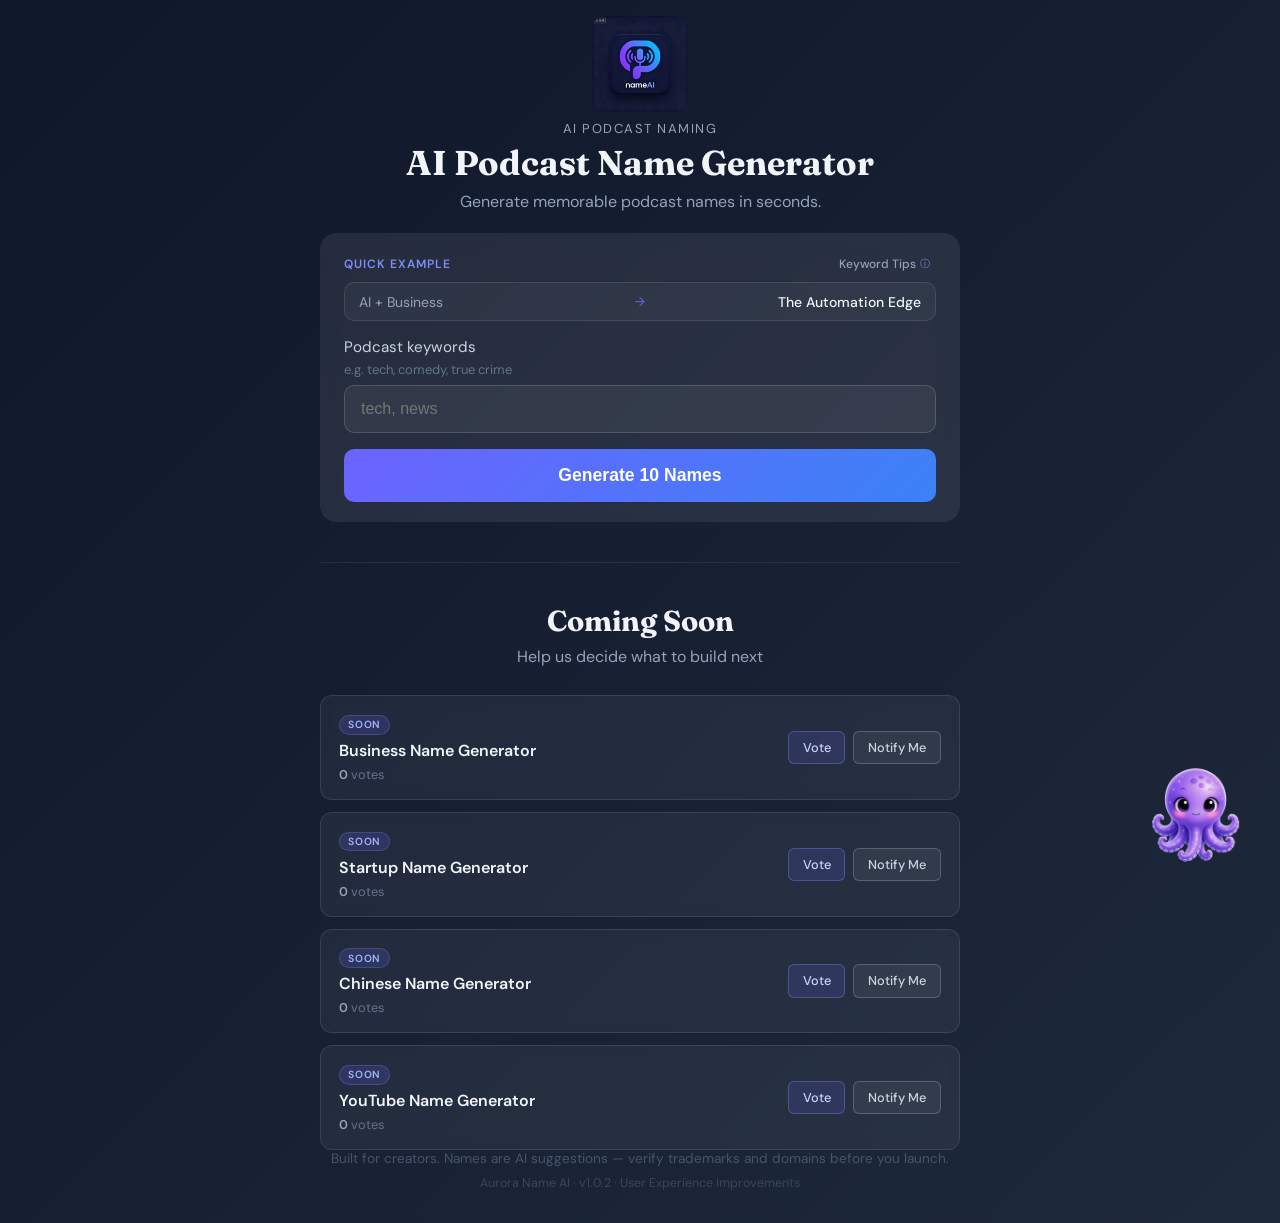
==== commit 2158ecf7: "feat(nana): introduce NANA Behavior Engine v0.1" ====
--- a/index.html
+++ b/index.html
@@ -416,6 +416,8 @@
 
 
   <script src="components/NanaCompanionState.js"></script>
+  <script src="components/NanaDirectionController.js"></script>
+  <script src="components/NanaBehaviorEngine.js"></script>
   <script src="components/NanaCompanion.js"></script>
 
   <script>
@@ -444,6 +446,8 @@
 
  const keywordsInput = document.getElementById("keywords");
 
+ nanaCompanion.bindInput(keywordsInput);
+
  const generateBtn = document.getElementById("generate-btn");
 
  const btnText = generateBtn.querySelector(".btn-text");
@@ -662,7 +666,7 @@
 
      startThinkingJourney(keywords);
 
-     nanaCompanion.onThinkingStart();
+     nanaCompanion.onParticipateStart();
 
    } else {
 
--- a/components/NanaCompanion.css
+++ b/components/NanaCompanion.css
@@ -2,8 +2,8 @@
   position: fixed;
   right: 24px;
   bottom: 24px;
-  width: 72px;
-  height: 72px;
+  width: clamp(120px, 9vw, 180px);
+  height: clamp(120px, 9vw, 180px);
   z-index: 40;
   pointer-events: none;
   user-select: none;
@@ -27,6 +27,16 @@
   height: 100%;
 }
 
+.nana-companion__glow {
+  position: relative;
+}
+
+.nana-companion__sprites {
+  position: relative;
+  width: 100%;
+  height: 100%;
+}
+
 .nana-companion__sprite {
   display: block;
   width: 100%;
@@ -34,6 +44,19 @@
   object-fit: contain;
 }
 
+.nana-companion__sprite--layer-a,
+.nana-companion__sprite--layer-b {
+  position: absolute;
+  inset: 0;
+  opacity: 0;
+  transition: opacity 180ms ease;
+  z-index: 1;
+}
+
+.nana-companion__sprite.is-active {
+  opacity: 1;
+}
+
 @keyframes nana-float {
   0%,
   100% {
@@ -41,7 +64,7 @@
   }
 
   50% {
-    transform: translateY(-3.5px);
+    transform: translateY(-12px);
   }
 }
 
@@ -52,7 +75,44 @@
   }
 
   50% {
-    transform: scale(1.02);
+    transform: scale(1.08);
+  }
+}
+
+@keyframes nana-thinking-breathe {
+  0%,
+  100% {
+    transform: scale(1);
+  }
+
+  50% {
+    transform: scale(1.1);
+  }
+}
+
+@keyframes nana-thinking-glow {
+  0%,
+  100% {
+    filter: drop-shadow(0 0 48px rgba(129, 140, 248, 0.68))
+      drop-shadow(0 0 72px rgba(108, 99, 255, 0.52));
+  }
+
+  50% {
+    filter: drop-shadow(0 0 56px rgba(139, 92, 246, 0.82))
+      drop-shadow(0 0 80px rgba(99, 102, 241, 0.62));
+  }
+}
+
+@keyframes nana-thinking-halo {
+  0%,
+  100% {
+    opacity: 0.55;
+    transform: scale(0.96);
+  }
+
+  50% {
+    opacity: 0.92;
+    transform: scale(1.14);
   }
 }
 
@@ -62,7 +122,7 @@
   }
 
   45% {
-    transform: translateY(-5px) scale(1.01);
+    transform: translateY(-6px) scale(1.012);
   }
 
   100% {
@@ -88,24 +148,39 @@
 }
 
 .nana-companion[data-state="idle"] .nana-companion__float {
-  animation: nana-float 5.5s ease-in-out infinite;
+  animation: nana-float 5s ease-in-out infinite;
 }
 
 .nana-companion[data-state="idle"] .nana-companion__breathe {
-  animation: nana-breathe 4s ease-in-out infinite;
+  animation: nana-breathe 3.2s cubic-bezier(0.45, 0.05, 0.55, 0.95) infinite;
 }
 
 .nana-companion[data-state="thinking"] .nana-companion__float {
-  animation: nana-float 4.5s ease-in-out infinite;
+  animation: nana-float 4.2s ease-in-out infinite;
 }
 
 .nana-companion[data-state="thinking"] .nana-companion__breathe {
-  animation: nana-breathe 3.2s ease-in-out infinite;
+  animation: nana-thinking-breathe 3s cubic-bezier(0.45, 0.05, 0.55, 0.95) infinite;
 }
 
 .nana-companion[data-state="thinking"] .nana-companion__glow {
-  filter: drop-shadow(0 0 12px rgba(129, 140, 248, 0.42))
-    drop-shadow(0 0 22px rgba(108, 99, 255, 0.28));
+  animation: nana-thinking-glow 2.8s ease-in-out infinite;
+}
+
+.nana-companion[data-state="thinking"] .nana-companion__glow::before {
+  content: "";
+  position: absolute;
+  inset: -18%;
+  border-radius: 50%;
+  background: radial-gradient(
+    circle,
+    rgba(129, 140, 248, 0.42) 0%,
+    rgba(108, 99, 255, 0.2) 42%,
+    rgba(108, 99, 255, 0) 74%
+  );
+  animation: nana-thinking-halo 2.8s ease-in-out infinite;
+  z-index: 0;
+  pointer-events: none;
 }
 
 .nana-companion[data-state="success"] .nana-companion__float {
@@ -128,17 +203,10 @@
 
 @media (max-width: 480px) {
   .nana-companion {
-    right: 12px;
-    bottom: 88px;
-    width: 58px;
-    height: 58px;
-  }
-}
-
-@media (min-width: 1200px) {
-  .nana-companion {
-    width: 82px;
-    height: 82px;
+    right: 10px;
+    bottom: 92px;
+    width: clamp(72px, 20vw, 96px);
+    height: clamp(72px, 20vw, 96px);
   }
 }
 
@@ -148,8 +216,15 @@
   }
 
   .nana-companion__float,
-  .nana-companion__breathe {
+  .nana-companion__breathe,
+  .nana-companion[data-state="thinking"] .nana-companion__glow {
     animation: none !important;
+  }
+
+  .nana-companion[data-state="thinking"] .nana-companion__glow::before {
+    animation: none !important;
+    opacity: 0.65;
+    transform: scale(1);
   }
 
   .nana-companion[data-state="success"] .nana-companion__breathe,
@@ -158,6 +233,7 @@
   }
 
   .nana-companion[data-state="thinking"] .nana-companion__glow {
-    filter: drop-shadow(0 0 8px rgba(129, 140, 248, 0.3));
-  }
-}
+    filter: drop-shadow(0 0 48px rgba(129, 140, 248, 0.62))
+      drop-shadow(0 0 72px rgba(108, 99, 255, 0.48));
+  }
+}
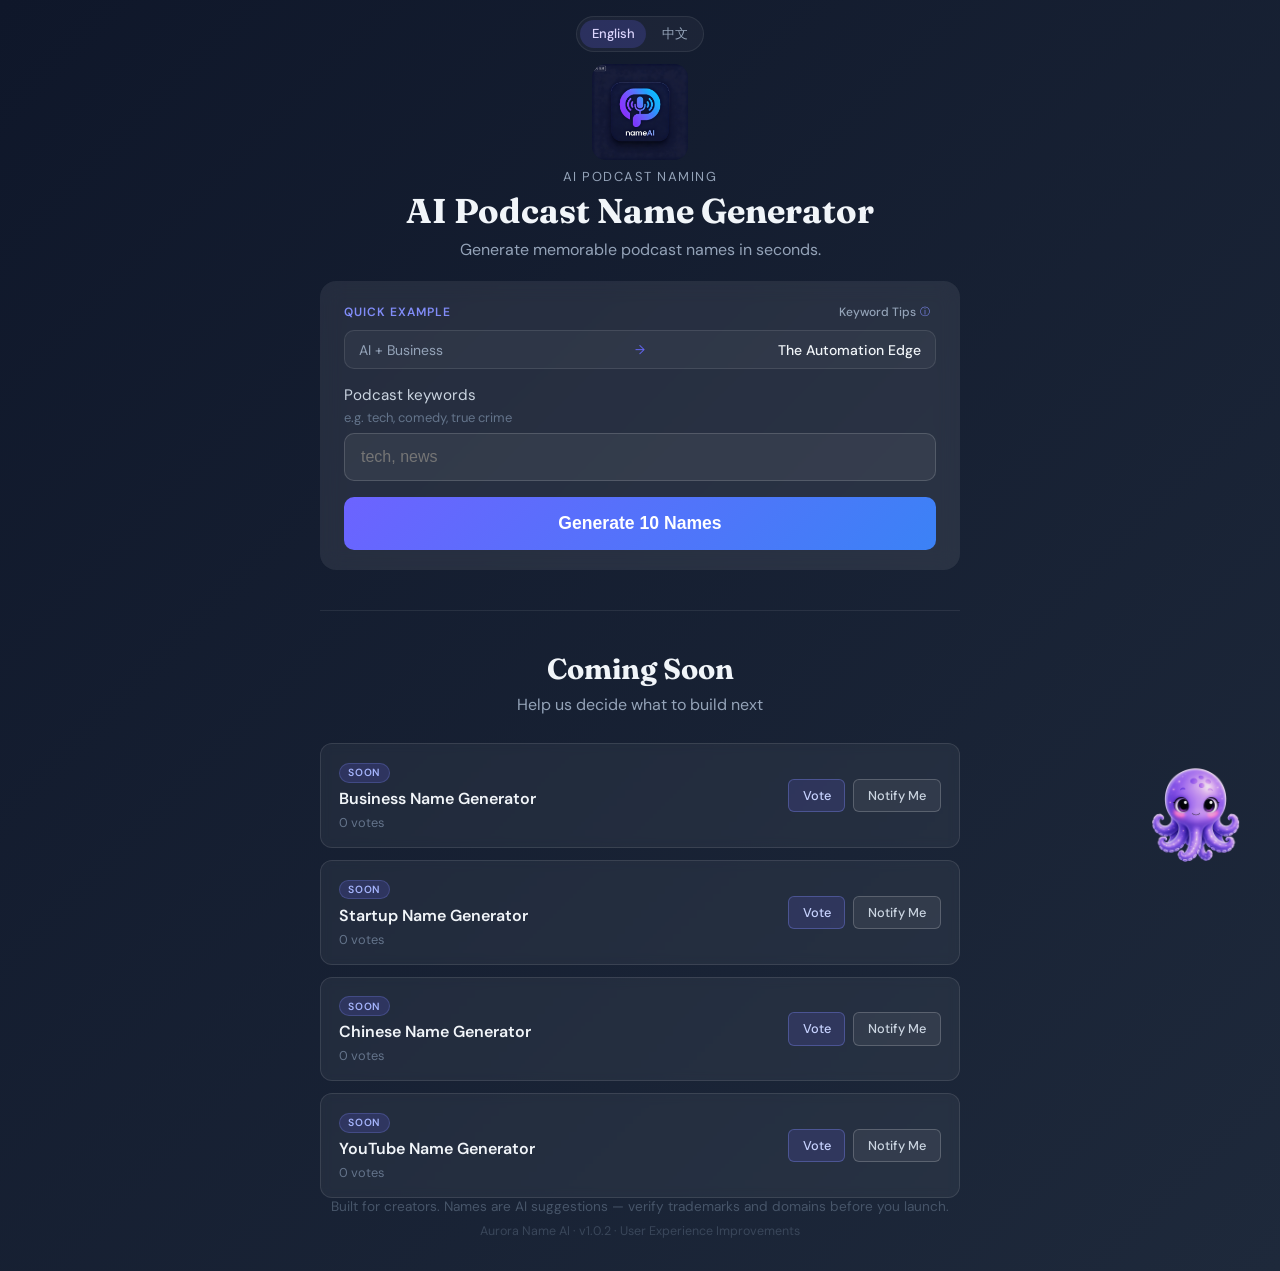
==== commit 27fd27c1: "Add Localization Foundation v0.1" ====
--- a/index.html
+++ b/index.html
@@ -86,21 +86,27 @@
 
     <header class="header">
 
+      <div class="lang-switcher" role="group" data-i18n-aria-label="langSwitcher.aria">
+        <button type="button" class="lang-switcher__btn" data-lang="en" aria-pressed="false">English</button>
+        <button type="button" class="lang-switcher__btn" data-lang="zh" aria-pressed="false">中文</button>
+      </div>
+
       <div class="logo">
         <img
           class="logo-img"
           src="assets/logo.png"
+          data-i18n-alt="header.logoAlt"
           alt="nameAI — Podcast Name Generator"
           width="120"
           height="120"
         />
       </div>
 
-      <p class="eyebrow">AI Podcast Naming</p>
-
-      <h1 class="title">AI Podcast Name Generator</h1>
-
-      <p class="subtitle">Generate memorable podcast names in seconds.</p>
+      <p class="eyebrow" data-i18n="header.eyebrow">AI Podcast Naming</p>
+
+      <h1 class="title" data-i18n="header.title">AI Podcast Name Generator</h1>
+
+      <p class="subtitle" data-i18n="header.subtitle">Generate memorable podcast names in seconds.</p>
 
     </header>
 
@@ -112,7 +118,7 @@
 
         <div class="examples">
           <div class="examples-heading">
-            <p class="examples-label">Quick Example</p>
+            <p class="examples-label" data-i18n="generator.quickExample">Quick Example</p>
             <div class="keyword-tips">
               <button
                 type="button"
@@ -120,11 +126,11 @@
                 aria-expanded="false"
                 aria-controls="keyword-tips-panel"
               >
-                Keyword Tips <span class="keyword-tips__icon" aria-hidden="true">ⓘ</span>
+                <span data-i18n="generator.keywordTips">Keyword Tips</span> <span class="keyword-tips__icon" aria-hidden="true">ⓘ</span>
               </button>
               <div id="keyword-tips-panel" class="keyword-tips__tooltip" role="tooltip" hidden>
-                <p>Use 1–2 keywords separated by commas.</p>
-                <p class="keyword-tips__examples-label">Examples:</p>
+                <p data-i18n="generator.keywordTipsBody">Use 1–2 keywords separated by commas.</p>
+                <p class="keyword-tips__examples-label" data-i18n="generator.keywordTipsExamples">Examples:</p>
                 <ul class="keyword-tips__examples">
                   <li>ai, business</li>
                   <li>history, storytelling</li>
@@ -135,18 +141,18 @@
           </div>
           <div class="examples-list">
             <button type="button" class="example-chip" data-keywords="ai, business">
-              <span class="example-keywords">AI + Business</span>
+              <span class="example-keywords" data-i18n="generator.exampleKeywords">AI + Business</span>
               <span class="example-arrow" aria-hidden="true">→</span>
-              <span class="example-result">The Automation Edge</span>
+              <span class="example-result" data-i18n="generator.exampleResult">The Automation Edge</span>
             </button>
           </div>
         </div>
 
         <label class="field" for="keywords">
 
-          <span class="field-label">Podcast keywords</span>
-
-          <span class="field-hint">e.g. tech, comedy, true crime</span>
+          <span class="field-label" data-i18n="generator.fieldLabel">Podcast keywords</span>
+
+          <span class="field-hint" data-i18n="generator.fieldHint">e.g. tech, comedy, true crime</span>
 
           <input
 
@@ -158,6 +164,8 @@
 
             autocomplete="off"
 
+            data-i18n-placeholder="generator.placeholder"
+
             placeholder="tech, news"
 
             maxlength="80"
@@ -170,7 +178,7 @@
 
         <button type="submit" id="generate-btn" class="btn-primary">
 
-          <span class="btn-text">Generate 10 Names</span>
+          <span class="btn-text" data-i18n="generator.btnGenerate">Generate 10 Names</span>
 
           <span class="btn-spinner" aria-hidden="true"></span>
 
@@ -192,15 +200,15 @@
 
         <div class="results-header">
 
-          <h2 class="results-title">Your podcast names</h2>
-
-          <p class="results-meta"><span id="results-count">10</span> ideas · hover <span class="info-icon-inline" aria-hidden="true">i</span> for details</p>
+          <h2 class="results-title" data-i18n="results.title">Your podcast names</h2>
+
+          <p class="results-meta" id="results-meta"><span id="results-count">10</span> ideas · hover <span class="info-icon-inline" aria-hidden="true">i</span> for details</p>
 
         </div>
 
         <ul id="results-list" class="results-list"></ul>
 
-        <button type="button" id="regenerate-btn" class="btn-secondary">Generate again</button>
+        <button type="button" id="regenerate-btn" class="btn-secondary" data-i18n="results.regenerate">Generate again</button>
 
       </section>
 
@@ -210,9 +218,9 @@
 
         <div class="coming-soon__header">
 
-          <h2 id="coming-soon-title" class="coming-soon__title">Coming Soon</h2>
-
-          <p class="coming-soon__subtitle">Help us decide what to build next</p>
+          <h2 id="coming-soon-title" class="coming-soon__title" data-i18n="comingSoon.title">Coming Soon</h2>
+
+          <p class="coming-soon__subtitle" data-i18n="comingSoon.subtitle">Help us decide what to build next</p>
 
         </div>
 
@@ -226,19 +234,19 @@
 
               <div class="coming-soon__item-info">
 
-                <span class="coming-soon__badge">Soon</span>
-
-                <h3 class="coming-soon__item-title">Business Name Generator</h3>
-
-                <p class="coming-soon__votes"><span class="coming-soon__vote-count">0</span> votes</p>
+                <span class="coming-soon__badge" data-i18n="comingSoon.badge">Soon</span>
+
+                <h3 class="coming-soon__item-title" data-i18n="comingSoon.tools.business">Business Name Generator</h3>
+
+                <p class="coming-soon__votes" data-votes-for="business"><span class="coming-soon__vote-count">0</span> votes</p>
 
               </div>
 
               <div class="coming-soon__actions">
 
-                <button type="button" class="btn-vote" data-tool-id="business">Vote</button>
-
-                <button type="button" class="btn-notify" data-tool-id="business">Notify Me</button>
+                <button type="button" class="btn-vote" data-tool-id="business" data-i18n="comingSoon.vote">Vote</button>
+
+                <button type="button" class="btn-notify" data-tool-id="business" data-i18n="comingSoon.notify">Notify Me</button>
 
               </div>
 
@@ -246,17 +254,17 @@
 
             <div class="coming-soon__notify-panel" hidden>
 
-              <label class="coming-soon__notify-label" for="notify-business">Email for launch updates</label>
+              <label class="coming-soon__notify-label" for="notify-business" data-i18n="comingSoon.notifyLabel">Email for launch updates</label>
 
               <div class="coming-soon__notify-row">
 
-                <input id="notify-business" class="coming-soon__notify-input" type="email" placeholder="you@email.com" autocomplete="email" />
-
-                <button type="button" class="btn-notify-submit" data-tool-id="business">Subscribe</button>
+                <input id="notify-business" class="coming-soon__notify-input" type="email" data-i18n-placeholder="comingSoon.emailPlaceholder" placeholder="you@email.com" autocomplete="email" />
+
+                <button type="button" class="btn-notify-submit" data-tool-id="business" data-i18n="comingSoon.subscribe">Subscribe</button>
 
               </div>
 
-              <p class="coming-soon__notify-success" role="status" hidden>You're on the list!</p>
+              <p class="coming-soon__notify-success" role="status" hidden data-i18n="comingSoon.notifySuccess">You're on the list!</p>
 
             </div>
 
@@ -270,19 +278,19 @@
 
               <div class="coming-soon__item-info">
 
-                <span class="coming-soon__badge">Soon</span>
-
-                <h3 class="coming-soon__item-title">Startup Name Generator</h3>
-
-                <p class="coming-soon__votes"><span class="coming-soon__vote-count">0</span> votes</p>
+                <span class="coming-soon__badge" data-i18n="comingSoon.badge">Soon</span>
+
+                <h3 class="coming-soon__item-title" data-i18n="comingSoon.tools.startup">Startup Name Generator</h3>
+
+                <p class="coming-soon__votes" data-votes-for="startup"><span class="coming-soon__vote-count">0</span> votes</p>
 
               </div>
 
               <div class="coming-soon__actions">
 
-                <button type="button" class="btn-vote" data-tool-id="startup">Vote</button>
-
-                <button type="button" class="btn-notify" data-tool-id="startup">Notify Me</button>
+                <button type="button" class="btn-vote" data-tool-id="startup" data-i18n="comingSoon.vote">Vote</button>
+
+                <button type="button" class="btn-notify" data-tool-id="startup" data-i18n="comingSoon.notify">Notify Me</button>
 
               </div>
 
@@ -290,17 +298,17 @@
 
             <div class="coming-soon__notify-panel" hidden>
 
-              <label class="coming-soon__notify-label" for="notify-startup">Email for launch updates</label>
+              <label class="coming-soon__notify-label" for="notify-startup" data-i18n="comingSoon.notifyLabel">Email for launch updates</label>
 
               <div class="coming-soon__notify-row">
 
-                <input id="notify-startup" class="coming-soon__notify-input" type="email" placeholder="you@email.com" autocomplete="email" />
-
-                <button type="button" class="btn-notify-submit" data-tool-id="startup">Subscribe</button>
+                <input id="notify-startup" class="coming-soon__notify-input" type="email" data-i18n-placeholder="comingSoon.emailPlaceholder" placeholder="you@email.com" autocomplete="email" />
+
+                <button type="button" class="btn-notify-submit" data-tool-id="startup" data-i18n="comingSoon.subscribe">Subscribe</button>
 
               </div>
 
-              <p class="coming-soon__notify-success" role="status" hidden>You're on the list!</p>
+              <p class="coming-soon__notify-success" role="status" hidden data-i18n="comingSoon.notifySuccess">You're on the list!</p>
 
             </div>
 
@@ -314,19 +322,19 @@
 
               <div class="coming-soon__item-info">
 
-                <span class="coming-soon__badge">Soon</span>
-
-                <h3 class="coming-soon__item-title">Chinese Name Generator</h3>
-
-                <p class="coming-soon__votes"><span class="coming-soon__vote-count">0</span> votes</p>
+                <span class="coming-soon__badge" data-i18n="comingSoon.badge">Soon</span>
+
+                <h3 class="coming-soon__item-title" data-i18n="comingSoon.tools.chinese">Chinese Name Generator</h3>
+
+                <p class="coming-soon__votes" data-votes-for="chinese"><span class="coming-soon__vote-count">0</span> votes</p>
 
               </div>
 
               <div class="coming-soon__actions">
 
-                <button type="button" class="btn-vote" data-tool-id="chinese">Vote</button>
-
-                <button type="button" class="btn-notify" data-tool-id="chinese">Notify Me</button>
+                <button type="button" class="btn-vote" data-tool-id="chinese" data-i18n="comingSoon.vote">Vote</button>
+
+                <button type="button" class="btn-notify" data-tool-id="chinese" data-i18n="comingSoon.notify">Notify Me</button>
 
               </div>
 
@@ -334,17 +342,17 @@
 
             <div class="coming-soon__notify-panel" hidden>
 
-              <label class="coming-soon__notify-label" for="notify-chinese">Email for launch updates</label>
+              <label class="coming-soon__notify-label" for="notify-chinese" data-i18n="comingSoon.notifyLabel">Email for launch updates</label>
 
               <div class="coming-soon__notify-row">
 
-                <input id="notify-chinese" class="coming-soon__notify-input" type="email" placeholder="you@email.com" autocomplete="email" />
-
-                <button type="button" class="btn-notify-submit" data-tool-id="chinese">Subscribe</button>
+                <input id="notify-chinese" class="coming-soon__notify-input" type="email" data-i18n-placeholder="comingSoon.emailPlaceholder" placeholder="you@email.com" autocomplete="email" />
+
+                <button type="button" class="btn-notify-submit" data-tool-id="chinese" data-i18n="comingSoon.subscribe">Subscribe</button>
 
               </div>
 
-              <p class="coming-soon__notify-success" role="status" hidden>You're on the list!</p>
+              <p class="coming-soon__notify-success" role="status" hidden data-i18n="comingSoon.notifySuccess">You're on the list!</p>
 
             </div>
 
@@ -358,19 +366,19 @@
 
               <div class="coming-soon__item-info">
 
-                <span class="coming-soon__badge">Soon</span>
-
-                <h3 class="coming-soon__item-title">YouTube Name Generator</h3>
-
-                <p class="coming-soon__votes"><span class="coming-soon__vote-count">0</span> votes</p>
+                <span class="coming-soon__badge" data-i18n="comingSoon.badge">Soon</span>
+
+                <h3 class="coming-soon__item-title" data-i18n="comingSoon.tools.youtube">YouTube Name Generator</h3>
+
+                <p class="coming-soon__votes" data-votes-for="youtube"><span class="coming-soon__vote-count">0</span> votes</p>
 
               </div>
 
               <div class="coming-soon__actions">
 
-                <button type="button" class="btn-vote" data-tool-id="youtube">Vote</button>
-
-                <button type="button" class="btn-notify" data-tool-id="youtube">Notify Me</button>
+                <button type="button" class="btn-vote" data-tool-id="youtube" data-i18n="comingSoon.vote">Vote</button>
+
+                <button type="button" class="btn-notify" data-tool-id="youtube" data-i18n="comingSoon.notify">Notify Me</button>
 
               </div>
 
@@ -378,17 +386,17 @@
 
             <div class="coming-soon__notify-panel" hidden>
 
-              <label class="coming-soon__notify-label" for="notify-youtube">Email for launch updates</label>
+              <label class="coming-soon__notify-label" for="notify-youtube" data-i18n="comingSoon.notifyLabel">Email for launch updates</label>
 
               <div class="coming-soon__notify-row">
 
-                <input id="notify-youtube" class="coming-soon__notify-input" type="email" placeholder="you@email.com" autocomplete="email" />
-
-                <button type="button" class="btn-notify-submit" data-tool-id="youtube">Subscribe</button>
+                <input id="notify-youtube" class="coming-soon__notify-input" type="email" data-i18n-placeholder="comingSoon.emailPlaceholder" placeholder="you@email.com" autocomplete="email" />
+
+                <button type="button" class="btn-notify-submit" data-tool-id="youtube" data-i18n="comingSoon.subscribe">Subscribe</button>
 
               </div>
 
-              <p class="coming-soon__notify-success" role="status" hidden>You're on the list!</p>
+              <p class="coming-soon__notify-success" role="status" hidden data-i18n="comingSoon.notifySuccess">You're on the list!</p>
 
             </div>
 
@@ -404,9 +412,9 @@
 
     <footer class="footer">
 
-      <p>Built for creators. Names are AI suggestions — verify trademarks and domains before you launch.</p >
-
-      <p class="version">
+      <p data-i18n="footer.text">Built for creators. Names are AI suggestions — verify trademarks and domains before you launch.</p >
+
+      <p class="version" data-i18n="footer.version">
         Aurora Name AI · v1.0.2 · User Experience Improvements
       </p >
 
@@ -415,6 +423,7 @@
 
 
 
+  <script src="components/i18n.js"></script>
   <script src="components/NanaCompanionState.js"></script>
   <script src="components/NanaDirectionController.js"></script>
   <script src="components/NanaBehaviorEngine.js"></script>
@@ -422,6 +431,16 @@
 
   <script>
 
+ NameAiI18n.init();
+
+ function t(key, params) {
+
+   return NameAiI18n.t(key, params);
+
+ }
+
+ let lastResultItems = null;
+
  const nanaCompanion = NanaCompanion.init();
 
  const DOMAIN_SEARCH_BASE =
@@ -460,6 +479,8 @@
 
  const regenerateBtn = document.getElementById("regenerate-btn");
 
+ const resultsMetaEl = document.getElementById("results-meta");
+
  const supportsHover = window.matchMedia("(hover: hover) and (pointer: fine)").matches;
 
  let tooltipDocListenerBound = false;
@@ -470,19 +491,15 @@
 
 
 
- const GENERIC_THINKING_MESSAGES = [
-
-   "Understanding your idea...",
-
-   "Exploring different naming directions...",
-
-   "Balancing creativity and memorability...",
-
-   "Creating brand-worthy name ideas...",
-
-   "Preparing your recommendations..."
-
- ];
+ function updateResultsMeta(count) {
+
+   if (resultsMetaEl) {
+
+     resultsMetaEl.innerHTML = t("results.meta", { count });
+
+   }
+
+ }
 
 
 
@@ -520,21 +537,37 @@
 
    const context = parseKeywordContext(keywords);
 
-   if (!context) return GENERIC_THINKING_MESSAGES.slice();
+   if (!context) {
+
+     return [
+
+       t("thinking.generic1"),
+
+       t("thinking.generic2"),
+
+       t("thinking.generic3"),
+
+       t("thinking.generic4"),
+
+       t("thinking.generic5")
+
+     ];
+
+   }
 
 
 
    return [
 
-     `Understanding your ${context.phrase} idea...`,
-
-     `Exploring memorable ${context.primary} branding...`,
-
-     "Balancing creativity and memorability...",
-
-     `Creating brand-worthy ${context.primary} name ideas...`,
-
-     "Preparing your recommendations..."
+     t("thinking.keyword1", { phrase: context.phrase }),
+
+     t("thinking.keyword2", { primary: context.primary }),
+
+     t("thinking.generic3"),
+
+     t("thinking.keyword4", { primary: context.primary }),
+
+     t("thinking.generic5")
 
    ];
 
@@ -658,7 +691,7 @@
 
    generateBtn.classList.toggle("is-loading", loading);
 
-   btnText.textContent = "Generate 10 Names";
+   btnText.textContent = t("generator.btnGenerate");
 
 
 
@@ -750,7 +783,7 @@
 
    if (!trimmed) {
 
-     return "Please enter at least one keyword.";
+     return t("errors.keywordEmpty");
 
    }
 
@@ -758,7 +791,7 @@
 
    if (parts.length > 2) {
 
-     return "Please use only 1–2 keywords (comma-separated).";
+     return t("errors.keywordTooMany");
 
    }
 
@@ -808,9 +841,19 @@
 
 
 
+ function displayLevel(value) {
+
+   const level = normalizeLevel(value);
+
+   return t("traits." + level.toLowerCase());
+
+ }
+
+
+
  const RECOMMENDATION_LABELS = {
 
-   aiRecommended: "🏆 AI Recommended"
+   get aiRecommended() { return t("results.aiRecommended"); }
 
  };
 
@@ -894,7 +937,7 @@
 
        <div class="name-scores__overall">
 
-         <span class="name-scores__label">Name Score</span>
+         <span class="name-scores__label">${escapeHtml(t("results.nameScore"))}</span>
 
          <span class="name-scores__value">${escapeHtml(score)}<span class="name-scores__max">/10</span></span>
 
@@ -904,25 +947,25 @@
 
          <div class="name-scores__trait">
 
-           <span class="name-scores__trait-label">Memorability</span>
-
-           <span class="name-scores__trait-value ${levelClass(memorability)}">${escapeHtml(memorability)}</span>
+           <span class="name-scores__trait-label">${escapeHtml(t("results.memorability"))}</span>
+
+           <span class="name-scores__trait-value ${levelClass(memorability)}">${escapeHtml(displayLevel(item.memorability))}</span>
 
          </div>
 
          <div class="name-scores__trait">
 
-           <span class="name-scores__trait-label">Brandability</span>
-
-           <span class="name-scores__trait-value ${levelClass(brandability)}">${escapeHtml(brandability)}</span>
+           <span class="name-scores__trait-label">${escapeHtml(t("results.brandability"))}</span>
+
+           <span class="name-scores__trait-value ${levelClass(brandability)}">${escapeHtml(displayLevel(item.brandability))}</span>
 
          </div>
 
          <div class="name-scores__trait">
 
-           <span class="name-scores__trait-label">Professionalism</span>
-
-           <span class="name-scores__trait-value ${levelClass(professionalism)}">${escapeHtml(professionalism)}</span>
+           <span class="name-scores__trait-label">${escapeHtml(t("results.professionalism"))}</span>
+
+           <span class="name-scores__trait-value ${levelClass(professionalism)}">${escapeHtml(displayLevel(item.professionalism))}</span>
 
          </div>
 
@@ -938,15 +981,15 @@
 
  function buildTooltipHtml(item) {
 
-   const meaning = item.meaning || "A creative title crafted for your niche.";
-
-   const inspiration = item.inspiration || "Inspired by your keywords and podcast branding trends.";
+   const meaning = item.meaning || t("results.meaningFallback");
+
+   const inspiration = item.inspiration || t("results.inspirationFallback");
 
    return `
 
      <div class="name-info__section">
 
-       <span class="name-info__label">Meaning</span>
+       <span class="name-info__label">${escapeHtml(t("results.meaning"))}</span>
 
        <p>${escapeHtml(meaning)}</p>
 
@@ -954,7 +997,7 @@
 
      <div class="name-info__section">
 
-       <span class="name-info__label">Inspiration</span>
+       <span class="name-info__label">${escapeHtml(t("results.inspiration"))}</span>
 
        <p>${escapeHtml(inspiration)}</p>
 
@@ -970,6 +1013,8 @@
 
    resultsList.innerHTML = "";
 
+   lastResultItems = items;
+
    const sortedItems = sortResultsByScore(items);
 
 
@@ -1014,7 +1059,7 @@
 
              class="name-info__trigger"
 
-             aria-label="Show meaning and inspiration for ${escapeAttr(item.name)}"
+             aria-label="${escapeAttr(t("results.infoAria", { name: item.name }))}"
 
              aria-expanded="false"
 
@@ -1058,11 +1103,11 @@
 
              data-name="${escapeAttr(item.name)}"
 
-             aria-label="Copy ${escapeAttr(item.name)}"
-
-           >Copy</button>
-
-           <span class="copy-toast" role="status" aria-live="polite">Copied!</span>
+             aria-label="${escapeAttr(t("results.copyAria", { name: item.name }))}"
+
+           >${escapeHtml(t("results.copy"))}</button>
+
+           <span class="copy-toast" role="status" aria-live="polite">${escapeHtml(t("results.copied"))}</span>
 
          </div>
 
@@ -1076,7 +1121,7 @@
 
            rel="noopener noreferrer"
 
-         >Check Domain</a>
+         >${escapeHtml(t("results.checkDomain"))}</a>
 
        </div>
 
@@ -1092,7 +1137,7 @@
 
    bindDomainButtons();
 
-   document.getElementById("results-count").textContent = String(items.length);
+   updateResultsMeta(items.length);
 
    resultsSection.hidden = false;
 
@@ -1502,7 +1547,7 @@
 
    } catch {
 
-     throw new Error("Unexpected response from the server. Please try again.");
+     throw new Error(t("errors.unexpectedResponse"));
 
    }
 
@@ -1510,7 +1555,7 @@
 
    if (!response.ok) {
 
-     throw new Error(data?.error || `Request failed (${response.status}).`);
+     throw new Error(data?.error || t("errors.requestFailed", { status: response.status }));
 
    }
 
@@ -1520,7 +1565,7 @@
 
    if (!names || !Array.isArray(names) || names.length === 0) {
 
-     throw new Error("No names were returned. Please try again.");
+     throw new Error(t("errors.noNames"));
 
    }
 
@@ -1611,9 +1656,9 @@
 
        err instanceof TypeError && err.message.includes("fetch")
 
-         ? "Network error. Check your connection and try again."
-
-         : err.message || "Something went wrong. Please try again.";
+         ? t("errors.network")
+
+         : err.message || t("errors.generic");
 
      showError(message);
 
@@ -1703,9 +1748,11 @@
 
    const votes = readJsonStorage(VOTES_STORAGE_KEY, {});
 
-   const countEl = item.querySelector(".coming-soon__vote-count");
-
-   if (countEl) countEl.textContent = String(votes[toolId] || 0);
+   const count = votes[toolId] || 0;
+
+   const votesEl = item.querySelector(".coming-soon__votes");
+
+   if (votesEl) votesEl.textContent = t("comingSoon.votes", { count });
 
  }
 
@@ -1721,7 +1768,7 @@
 
    if (!btn) return;
 
-   btn.textContent = "Voted";
+   btn.textContent = t("comingSoon.voted");
 
    btn.disabled = true;
 
@@ -1761,7 +1808,7 @@
 
        if (notifyBtn) {
 
-         notifyBtn.textContent = "Subscribed";
+         notifyBtn.textContent = t("comingSoon.subscribed");
 
          notifyBtn.disabled = true;
 
@@ -1895,7 +1942,7 @@
 
        if (notifyBtn) {
 
-         notifyBtn.textContent = "Subscribed";
+         notifyBtn.textContent = t("comingSoon.subscribed");
 
          notifyBtn.disabled = true;
 
@@ -1917,6 +1964,46 @@
 
 
 
+ function refreshDynamicUi() {
+
+   document.querySelectorAll(".coming-soon__item").forEach((item) => {
+
+     updateVoteDisplay(item.dataset.toolId);
+
+     const voteBtn = item.querySelector(".btn-vote");
+
+     if (voteBtn && voteBtn.disabled) voteBtn.textContent = t("comingSoon.voted");
+
+     const notifyBtn = item.querySelector(".btn-notify");
+
+     if (notifyBtn && notifyBtn.disabled) notifyBtn.textContent = t("comingSoon.subscribed");
+
+   });
+
+   if (lastResultItems && !resultsSection.hidden) {
+
+     renderResults(lastResultItems);
+
+   }
+
+   if (!generateBtn.disabled) {
+
+     btnText.textContent = t("generator.btnGenerate");
+
+   } else if (thinkingJourneyEl && !thinkingJourneyEl.hidden) {
+
+     startThinkingJourney(keywordsInput.value.trim());
+
+   }
+
+ }
+
+
+
+ NameAiI18n.onLanguageChange(refreshDynamicUi);
+
+
+
  regenerateBtn.addEventListener("click", () => {
 
    handleGenerate();
--- a/styles.css
+++ b/styles.css
@@ -18,6 +18,39 @@
 }
 
 .header { text-align: center; margin-bottom: 1.25rem; }
+
+.lang-switcher {
+  display: inline-flex;
+  justify-content: center;
+  gap: 0.35rem;
+  margin-bottom: 0.75rem;
+  padding: 0.2rem;
+  border-radius: 999px;
+  background: rgba(255, 255, 255, 0.04);
+  border: 1px solid rgba(255, 255, 255, 0.08);
+}
+
+.lang-switcher__btn {
+  padding: 0.3rem 0.7rem;
+  border: none;
+  border-radius: 999px;
+  background: transparent;
+  color: #94a3b8;
+  font-family: inherit;
+  font-size: 0.8125rem;
+  font-weight: 500;
+  cursor: pointer;
+  transition: color 0.2s, background 0.2s;
+}
+
+.lang-switcher__btn:hover {
+  color: #cbd5e1;
+}
+
+.lang-switcher__btn.is-active {
+  color: #ddd6fe;
+  background: rgba(108, 99, 255, 0.2);
+}
 
 .logo {
   margin-bottom: 0.5rem;
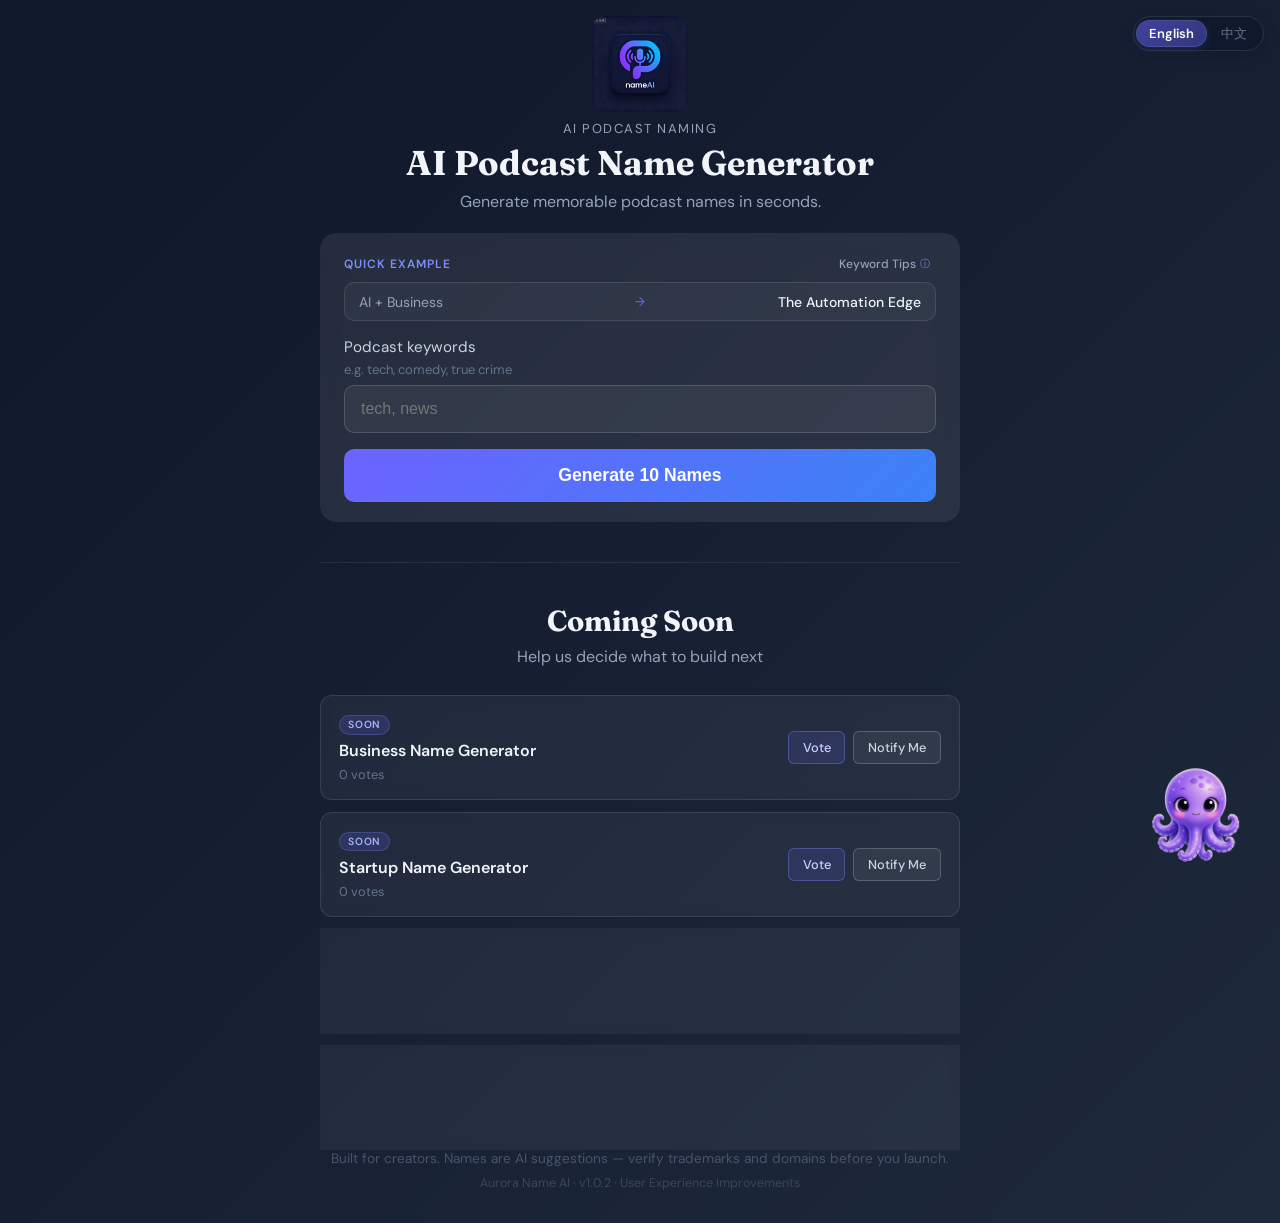
==== commit 99f13ddc: "Improve language switcher UX" ====
--- a/index.html
+++ b/index.html
@@ -82,14 +82,14 @@
 
 <body>
 
+  <div class="lang-switcher" role="group" data-i18n-aria-label="langSwitcher.aria">
+    <button type="button" class="lang-switcher__btn" data-lang="en" aria-pressed="false">English</button>
+    <button type="button" class="lang-switcher__btn" data-lang="zh" aria-pressed="false">中文</button>
+  </div>
+
   <div class="page">
 
     <header class="header">
-
-      <div class="lang-switcher" role="group" data-i18n-aria-label="langSwitcher.aria">
-        <button type="button" class="lang-switcher__btn" data-lang="en" aria-pressed="false">English</button>
-        <button type="button" class="lang-switcher__btn" data-lang="zh" aria-pressed="false">中文</button>
-      </div>
 
       <div class="logo">
         <img
--- a/styles.css
+++ b/styles.css
@@ -15,42 +15,58 @@
 .page {
   max-width: 640px;
   width: 100%;
-}
-
-.header { text-align: center; margin-bottom: 1.25rem; }
+  position: relative;
+}
 
 .lang-switcher {
+  position: fixed;
+  top: max(1rem, env(safe-area-inset-top, 0px));
+  right: max(1rem, env(safe-area-inset-right, 0px));
+  z-index: 60;
   display: inline-flex;
-  justify-content: center;
-  gap: 0.35rem;
-  margin-bottom: 0.75rem;
-  padding: 0.2rem;
+  align-items: center;
+  gap: 0.2rem;
+  padding: 0.22rem;
   border-radius: 999px;
-  background: rgba(255, 255, 255, 0.04);
-  border: 1px solid rgba(255, 255, 255, 0.08);
+  background: rgba(15, 23, 42, 0.75);
+  backdrop-filter: blur(10px);
+  border: 1px solid rgba(255, 255, 255, 0.1);
+  box-shadow: 0 4px 16px rgba(0, 0, 0, 0.18);
 }
 
 .lang-switcher__btn {
-  padding: 0.3rem 0.7rem;
+  padding: 0.32rem 0.75rem;
   border: none;
   border-radius: 999px;
   background: transparent;
-  color: #94a3b8;
+  color: #64748b;
   font-family: inherit;
   font-size: 0.8125rem;
   font-weight: 500;
+  line-height: 1.2;
   cursor: pointer;
-  transition: color 0.2s, background 0.2s;
-}
-
-.lang-switcher__btn:hover {
-  color: #cbd5e1;
+  transition: color 0.2s ease, background 0.2s ease, box-shadow 0.2s ease, transform 0.15s ease;
+}
+
+.lang-switcher__btn:hover:not(.is-active) {
+  color: #94a3b8;
+  background: rgba(255, 255, 255, 0.06);
+}
+
+.lang-switcher__btn:active {
+  transform: scale(0.97);
 }
 
 .lang-switcher__btn.is-active {
-  color: #ddd6fe;
-  background: rgba(108, 99, 255, 0.2);
-}
+  color: #f8fafc;
+  font-weight: 600;
+  background: linear-gradient(135deg, rgba(108, 99, 255, 0.55), rgba(99, 102, 241, 0.4));
+  box-shadow:
+    0 0 0 1px rgba(129, 140, 248, 0.45),
+    0 2px 8px rgba(108, 99, 255, 0.25);
+}
+
+.header { text-align: center; margin-bottom: 1.25rem; }
 
 .logo {
   margin-bottom: 0.5rem;
@@ -883,6 +899,16 @@
 /* 移动端适配 */
 @media (max-width: 480px) {
   body { padding: 0.65rem 0.75rem 1.5rem; }
+  .lang-switcher {
+    top: max(0.65rem, env(safe-area-inset-top, 0px));
+    right: max(0.65rem, env(safe-area-inset-right, 0px));
+    padding: 0.18rem;
+    gap: 0.15rem;
+  }
+  .lang-switcher__btn {
+    padding: 0.28rem 0.58rem;
+    font-size: 0.75rem;
+  }
   .header { margin-bottom: 0.85rem; }
   .logo { margin-bottom: 0.35rem; }
   .logo-img { width: 72px; border-radius: 12px; }
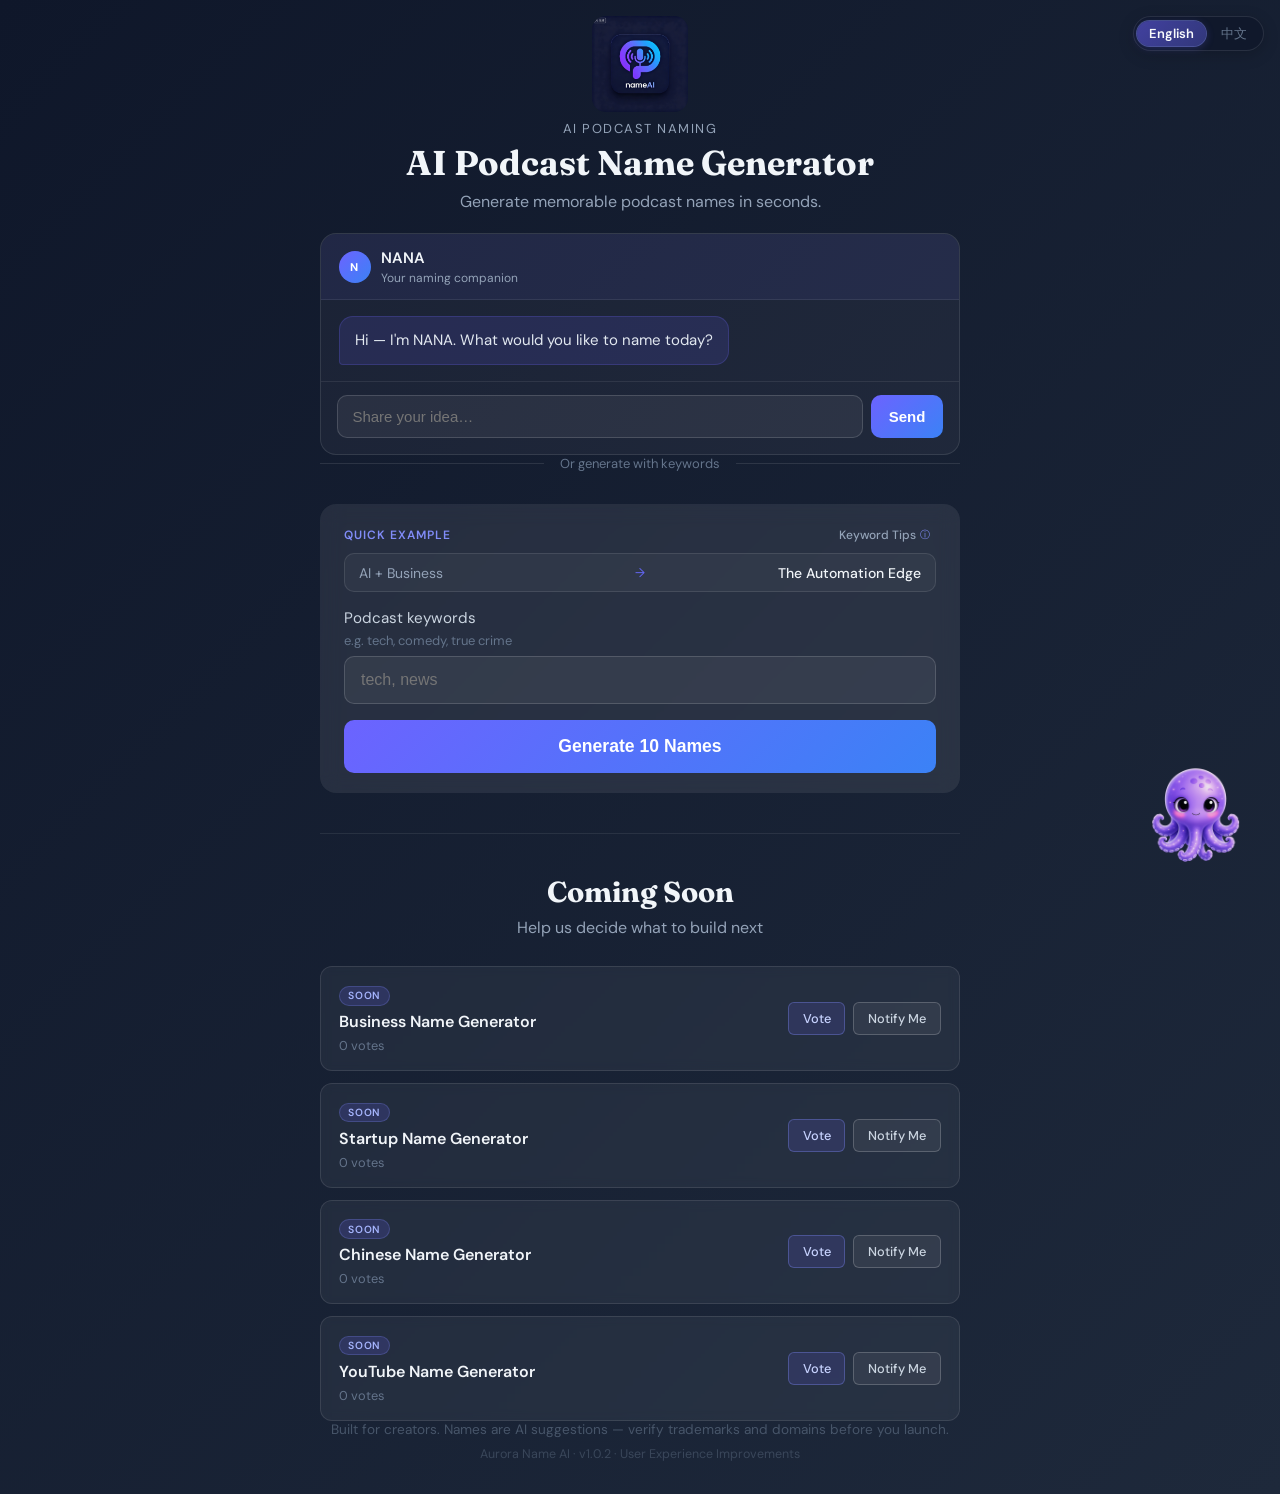
==== commit 2218478a: "Implement NANA Conversation Layer v0.1 Co-authored-by: Cursor <cursoragent@cursor.com>" ====
--- a/index.html
+++ b/index.html
@@ -38,6 +38,7 @@
 
   <link rel="stylesheet" href="styles.css" />
   <link rel="stylesheet" href="components/NanaCompanion.css" />
+  <link rel="stylesheet" href="components/NanaConversation.css" />
 
   <script type="application/ld+json">
   {
@@ -428,6 +429,7 @@
   <script src="components/NanaDirectionController.js"></script>
   <script src="components/NanaBehaviorEngine.js"></script>
   <script src="components/NanaCompanion.js"></script>
+  <script src="components/NanaConversation.js"></script>
 
   <script>
 
@@ -459,13 +461,25 @@
 
  }
 
+ const nanaConversation = new NanaConversation({
+   mountEl: document.querySelector(".main"),
+   nanaCompanion: nanaCompanion,
+   t: t,
+   getLang: function () {
+     return NameAiI18n.getLanguage();
+   },
+   onTrack: trackEvent
+ }).init();
+
+ NameAiI18n.onLanguageChange(function () {
+   nanaConversation.onLanguageChange();
+ });
+
 
 
  const form = document.getElementById("generator-form");
 
  const keywordsInput = document.getElementById("keywords");
-
- nanaCompanion.bindInput(keywordsInput);
 
  const generateBtn = document.getElementById("generate-btn");
 
--- a/components/NanaConversation.css
+++ b/components/NanaConversation.css
@@ -0,0 +1,285 @@
+.nana-conversation {
+  margin-bottom: 2rem;
+}
+
+.nana-conversation__panel {
+  background: rgba(255, 255, 255, 0.04);
+  border: 1px solid rgba(255, 255, 255, 0.1);
+  border-radius: 16px;
+  overflow: hidden;
+}
+
+.nana-conversation__header {
+  display: flex;
+  align-items: center;
+  gap: 0.65rem;
+  padding: 0.85rem 1.1rem;
+  border-bottom: 1px solid rgba(255, 255, 255, 0.08);
+  background: rgba(108, 99, 255, 0.08);
+}
+
+.nana-conversation__avatar {
+  width: 2rem;
+  height: 2rem;
+  border-radius: 50%;
+  background: linear-gradient(135deg, #6c63ff, #3b82f6);
+  display: flex;
+  align-items: center;
+  justify-content: center;
+  font-size: 0.7rem;
+  font-weight: 700;
+  color: #fff;
+  flex-shrink: 0;
+  letter-spacing: 0.02em;
+}
+
+.nana-conversation__title {
+  margin: 0;
+  font-size: 0.95rem;
+  font-weight: 600;
+  color: #f1f5f9;
+}
+
+.nana-conversation__subtitle {
+  margin: 0.1rem 0 0;
+  font-size: 0.75rem;
+  color: #94a3b8;
+}
+
+.nana-conversation__messages {
+  display: flex;
+  flex-direction: column;
+  gap: 0.85rem;
+  padding: 1rem 1.1rem;
+  max-height: min(420px, 50vh);
+  overflow-y: auto;
+  scroll-behavior: smooth;
+}
+
+.nana-conversation__message {
+  display: flex;
+  flex-direction: column;
+  max-width: 92%;
+  animation: nanaMsgIn 0.28s ease;
+}
+
+@keyframes nanaMsgIn {
+  from {
+    opacity: 0;
+    transform: translateY(6px);
+  }
+  to {
+    opacity: 1;
+    transform: translateY(0);
+  }
+}
+
+.nana-conversation__message--nana {
+  align-self: flex-start;
+}
+
+.nana-conversation__message--user {
+  align-self: flex-end;
+}
+
+.nana-conversation__bubble {
+  padding: 0.75rem 0.95rem;
+  border-radius: 14px;
+  font-size: 0.9375rem;
+  line-height: 1.5;
+  white-space: pre-wrap;
+  word-break: break-word;
+}
+
+.nana-conversation__message--nana .nana-conversation__bubble {
+  background: rgba(108, 99, 255, 0.14);
+  border: 1px solid rgba(108, 99, 255, 0.22);
+  color: #e2e8f0;
+  border-bottom-left-radius: 4px;
+}
+
+.nana-conversation__message--user .nana-conversation__bubble {
+  background: rgba(59, 130, 246, 0.18);
+  border: 1px solid rgba(59, 130, 246, 0.28);
+  color: #f1f5f9;
+  border-bottom-right-radius: 4px;
+}
+
+.nana-conversation__typing {
+  display: flex;
+  align-items: center;
+  gap: 0.35rem;
+  padding: 0.65rem 0.95rem;
+  align-self: flex-start;
+}
+
+.nana-conversation__typing-dot {
+  width: 6px;
+  height: 6px;
+  border-radius: 50%;
+  background: #94a3b8;
+  animation: nanaTyping 1.2s ease-in-out infinite;
+}
+
+.nana-conversation__typing-dot:nth-child(2) {
+  animation-delay: 0.15s;
+}
+
+.nana-conversation__typing-dot:nth-child(3) {
+  animation-delay: 0.3s;
+}
+
+@keyframes nanaTyping {
+  0%,
+  60%,
+  100% {
+    opacity: 0.35;
+    transform: translateY(0);
+  }
+  30% {
+    opacity: 1;
+    transform: translateY(-3px);
+  }
+}
+
+.nana-conversation__directions {
+  display: flex;
+  flex-direction: column;
+  gap: 0.65rem;
+  margin-top: 0.35rem;
+  width: 100%;
+  max-width: 100%;
+}
+
+.nana-conversation__direction {
+  text-align: left;
+  padding: 0.85rem 1rem;
+  border-radius: 12px;
+  border: 1px solid rgba(255, 255, 255, 0.12);
+  background: rgba(255, 255, 255, 0.05);
+  color: inherit;
+  cursor: pointer;
+  transition: border-color 0.2s, background 0.2s;
+  font-family: inherit;
+}
+
+.nana-conversation__direction:hover:not(:disabled) {
+  border-color: rgba(108, 99, 255, 0.45);
+  background: rgba(108, 99, 255, 0.1);
+}
+
+.nana-conversation__direction:disabled {
+  opacity: 0.55;
+  cursor: not-allowed;
+}
+
+.nana-conversation__direction-label {
+  display: block;
+  font-size: 0.875rem;
+  font-weight: 600;
+  color: #c4b5fd;
+  margin-bottom: 0.25rem;
+}
+
+.nana-conversation__direction-desc {
+  display: block;
+  font-size: 0.8125rem;
+  color: #94a3b8;
+  line-height: 1.45;
+  margin-bottom: 0.4rem;
+}
+
+.nana-conversation__direction-examples {
+  display: block;
+  font-size: 0.8125rem;
+  color: #cbd5e1;
+  font-style: italic;
+}
+
+.nana-conversation__form {
+  display: flex;
+  gap: 0.5rem;
+  padding: 0.85rem 1rem 1rem;
+  border-top: 1px solid rgba(255, 255, 255, 0.08);
+}
+
+.nana-conversation__input {
+  flex: 1;
+  min-width: 0;
+  padding: 0.75rem 0.9rem;
+  font-size: 0.9375rem;
+  border: 1px solid rgba(255, 255, 255, 0.15);
+  border-radius: 10px;
+  background: rgba(255, 255, 255, 0.06);
+  color: #f1f5f9;
+  outline: none;
+  transition: border-color 0.2s;
+}
+
+.nana-conversation__input:focus {
+  border-color: #6c63ff;
+}
+
+.nana-conversation__input:disabled {
+  opacity: 0.6;
+}
+
+.nana-conversation__send {
+  flex-shrink: 0;
+  padding: 0.75rem 1.1rem;
+  border: none;
+  border-radius: 10px;
+  background: linear-gradient(135deg, #6c63ff, #3b82f6);
+  color: #fff;
+  font-size: 0.9375rem;
+  font-weight: 600;
+  cursor: pointer;
+  transition: opacity 0.2s;
+}
+
+.nana-conversation__send:disabled {
+  opacity: 0.5;
+  cursor: not-allowed;
+}
+
+.nana-conversation__error {
+  margin: 0 1rem 0.85rem;
+  padding: 0.65rem 0.85rem;
+  border-radius: 8px;
+  background: rgba(239, 68, 68, 0.12);
+  border: 1px solid rgba(239, 68, 68, 0.35);
+  color: #fecaca;
+  font-size: 0.8125rem;
+}
+
+.nana-conversation__divider {
+  display: flex;
+  align-items: center;
+  gap: 1rem;
+  margin: 0 0 1.5rem;
+  color: #64748b;
+  font-size: 0.8125rem;
+}
+
+.nana-conversation__divider::before,
+.nana-conversation__divider::after {
+  content: "";
+  flex: 1;
+  height: 1px;
+  background: rgba(255, 255, 255, 0.1);
+}
+
+@media (max-width: 640px) {
+  .nana-conversation__messages {
+    max-height: min(360px, 45vh);
+    padding: 0.85rem;
+  }
+
+  .nana-conversation__form {
+    flex-direction: column;
+  }
+
+  .nana-conversation__send {
+    width: 100%;
+  }
+}
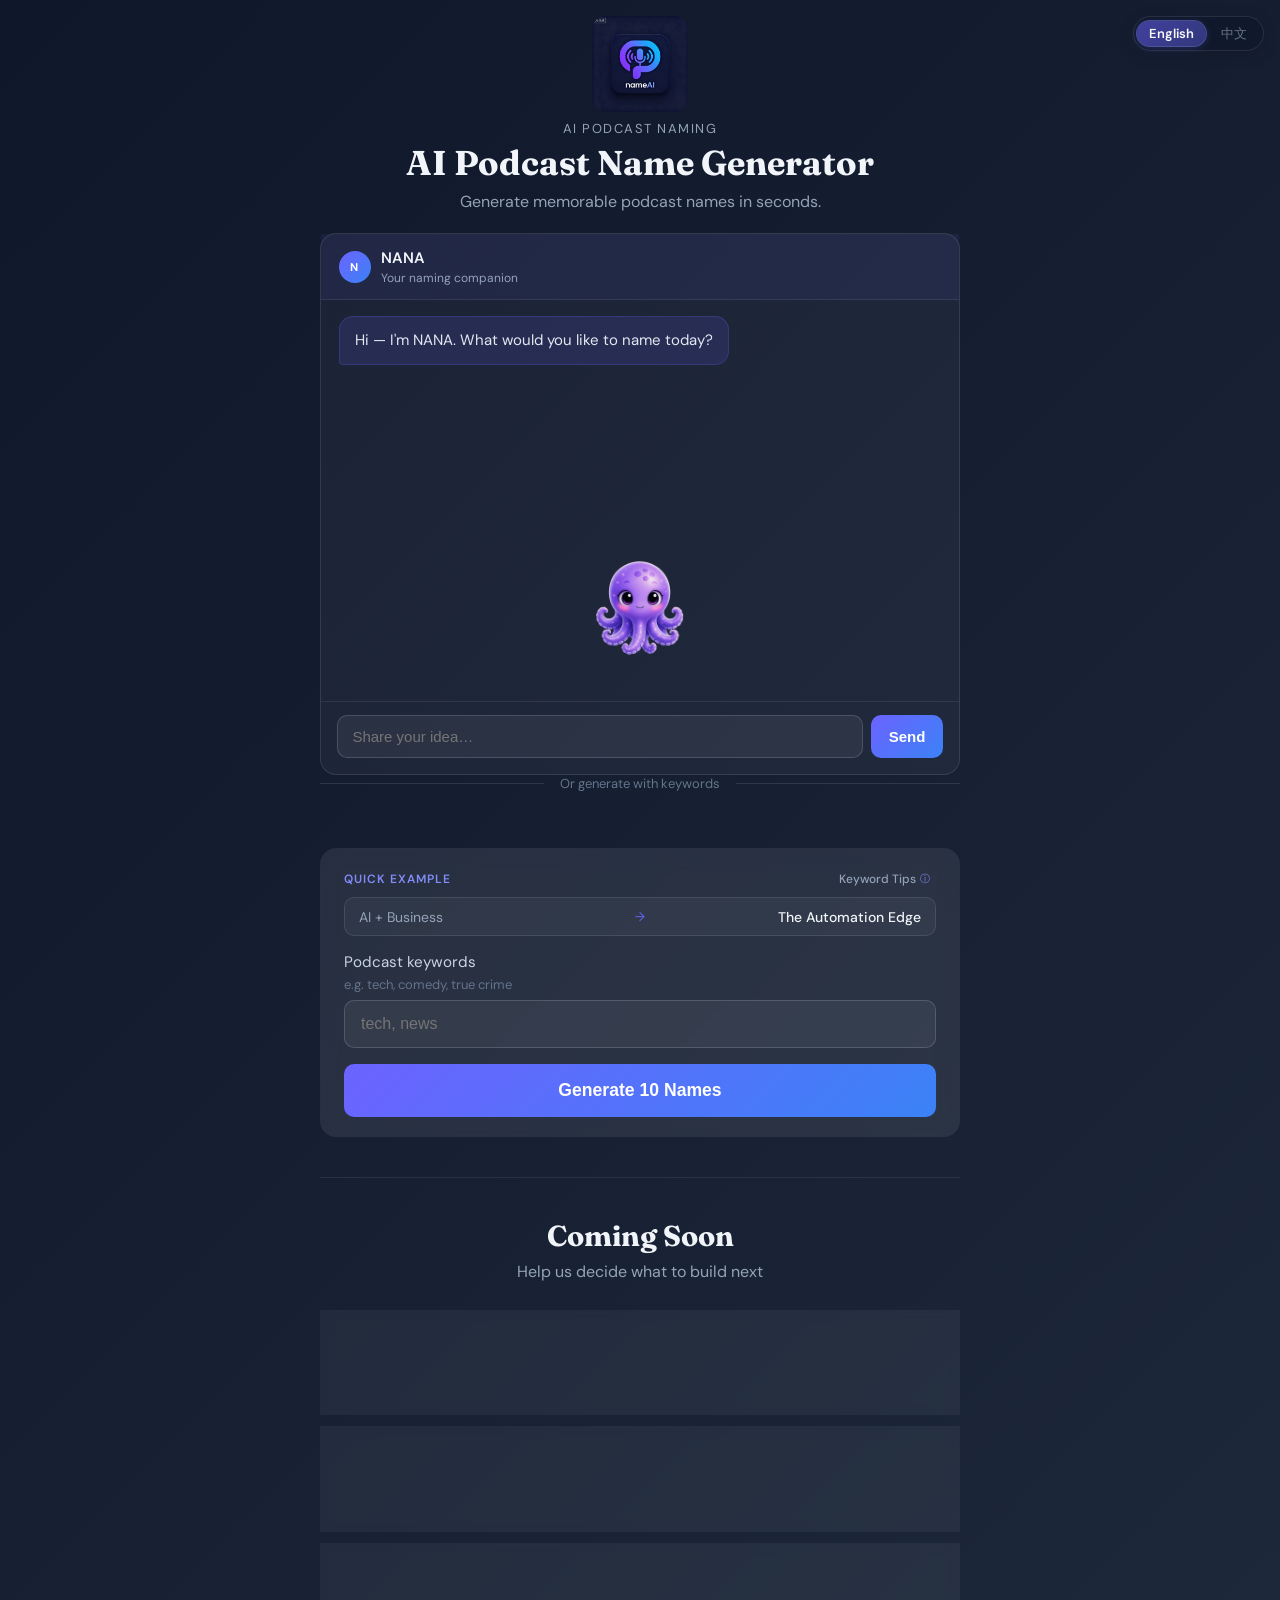
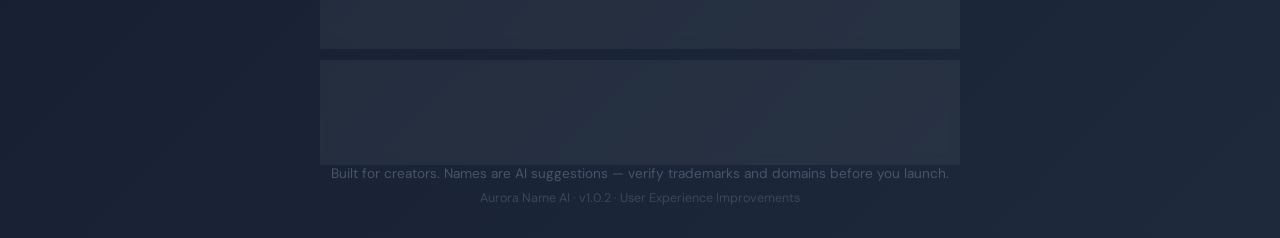
==== commit dee5446d: "Create permanent NANA conversation stage Co-authored-by: Cursor <cursoragent@cursor.com>" ====
--- a/index.html
+++ b/index.html
@@ -443,7 +443,7 @@
 
  let lastResultItems = null;
 
- const nanaCompanion = NanaCompanion.init();
+ const nanaCompanion = NanaCompanion.init({ deferMount: true });
 
  const DOMAIN_SEARCH_BASE =
 
--- a/components/NanaCompanion.css
+++ b/components/NanaCompanion.css
@@ -8,6 +8,16 @@
   pointer-events: none;
   user-select: none;
   transition: opacity 0.3s ease;
+}
+
+/* Permanent home inside the Conversation Stage */
+.nana-companion--staged {
+  position: relative;
+  right: auto;
+  bottom: auto;
+  z-index: 1;
+  flex-shrink: 0;
+  margin: 0 auto;
 }
 
 .nana-companion[data-state="idle"] {
@@ -202,12 +212,17 @@
 }
 
 @media (max-width: 480px) {
-  .nana-companion {
+  .nana-companion:not(.nana-companion--staged) {
     right: 10px;
     bottom: 92px;
     width: clamp(72px, 20vw, 96px);
     height: clamp(72px, 20vw, 96px);
   }
+
+  .nana-companion--staged {
+    width: clamp(96px, 24vw, 140px);
+    height: clamp(96px, 24vw, 140px);
+  }
 }
 
 @media (prefers-reduced-motion: reduce) {
--- a/components/NanaConversation.css
+++ b/components/NanaConversation.css
@@ -2,11 +2,18 @@
   margin-bottom: 2rem;
 }
 
+.nana-conversation-stage {
+  display: flex;
+  flex-direction: column;
+}
+
 .nana-conversation__panel {
+  display: flex;
+  flex-direction: column;
   background: rgba(255, 255, 255, 0.04);
   border: 1px solid rgba(255, 255, 255, 0.1);
   border-radius: 16px;
-  overflow: hidden;
+  overflow: visible;
 }
 
 .nana-conversation__header {
@@ -54,6 +61,27 @@
   max-height: min(420px, 50vh);
   overflow-y: auto;
   scroll-behavior: smooth;
+  flex-shrink: 0;
+}
+
+/* Reserved present-moment slot — empty until a future bubble milestone */
+.nana-conversation__bubble-stage {
+  flex-shrink: 0;
+  min-height: 140px;
+  max-height: 260px;
+  margin: 0;
+  padding: 0 1.1rem;
+  box-sizing: border-box;
+}
+
+.nana-conversation__nana-stage {
+  display: flex;
+  justify-content: center;
+  align-items: center;
+  flex-shrink: 0;
+  min-height: clamp(120px, 18vw, 180px);
+  padding: 0.25rem 1.1rem 0.5rem;
+  box-sizing: border-box;
 }
 
 .nana-conversation__message {
@@ -201,6 +229,7 @@
   gap: 0.5rem;
   padding: 0.85rem 1rem 1rem;
   border-top: 1px solid rgba(255, 255, 255, 0.08);
+  flex-shrink: 0;
 }
 
 .nana-conversation__input {
@@ -275,6 +304,17 @@
     padding: 0.85rem;
   }
 
+  .nana-conversation__bubble-stage {
+    min-height: 120px;
+    max-height: 260px;
+    padding: 0 0.85rem;
+  }
+
+  .nana-conversation__nana-stage {
+    min-height: clamp(96px, 24vw, 140px);
+    padding: 0.25rem 0.85rem 0.5rem;
+  }
+
   .nana-conversation__form {
     flex-direction: column;
   }
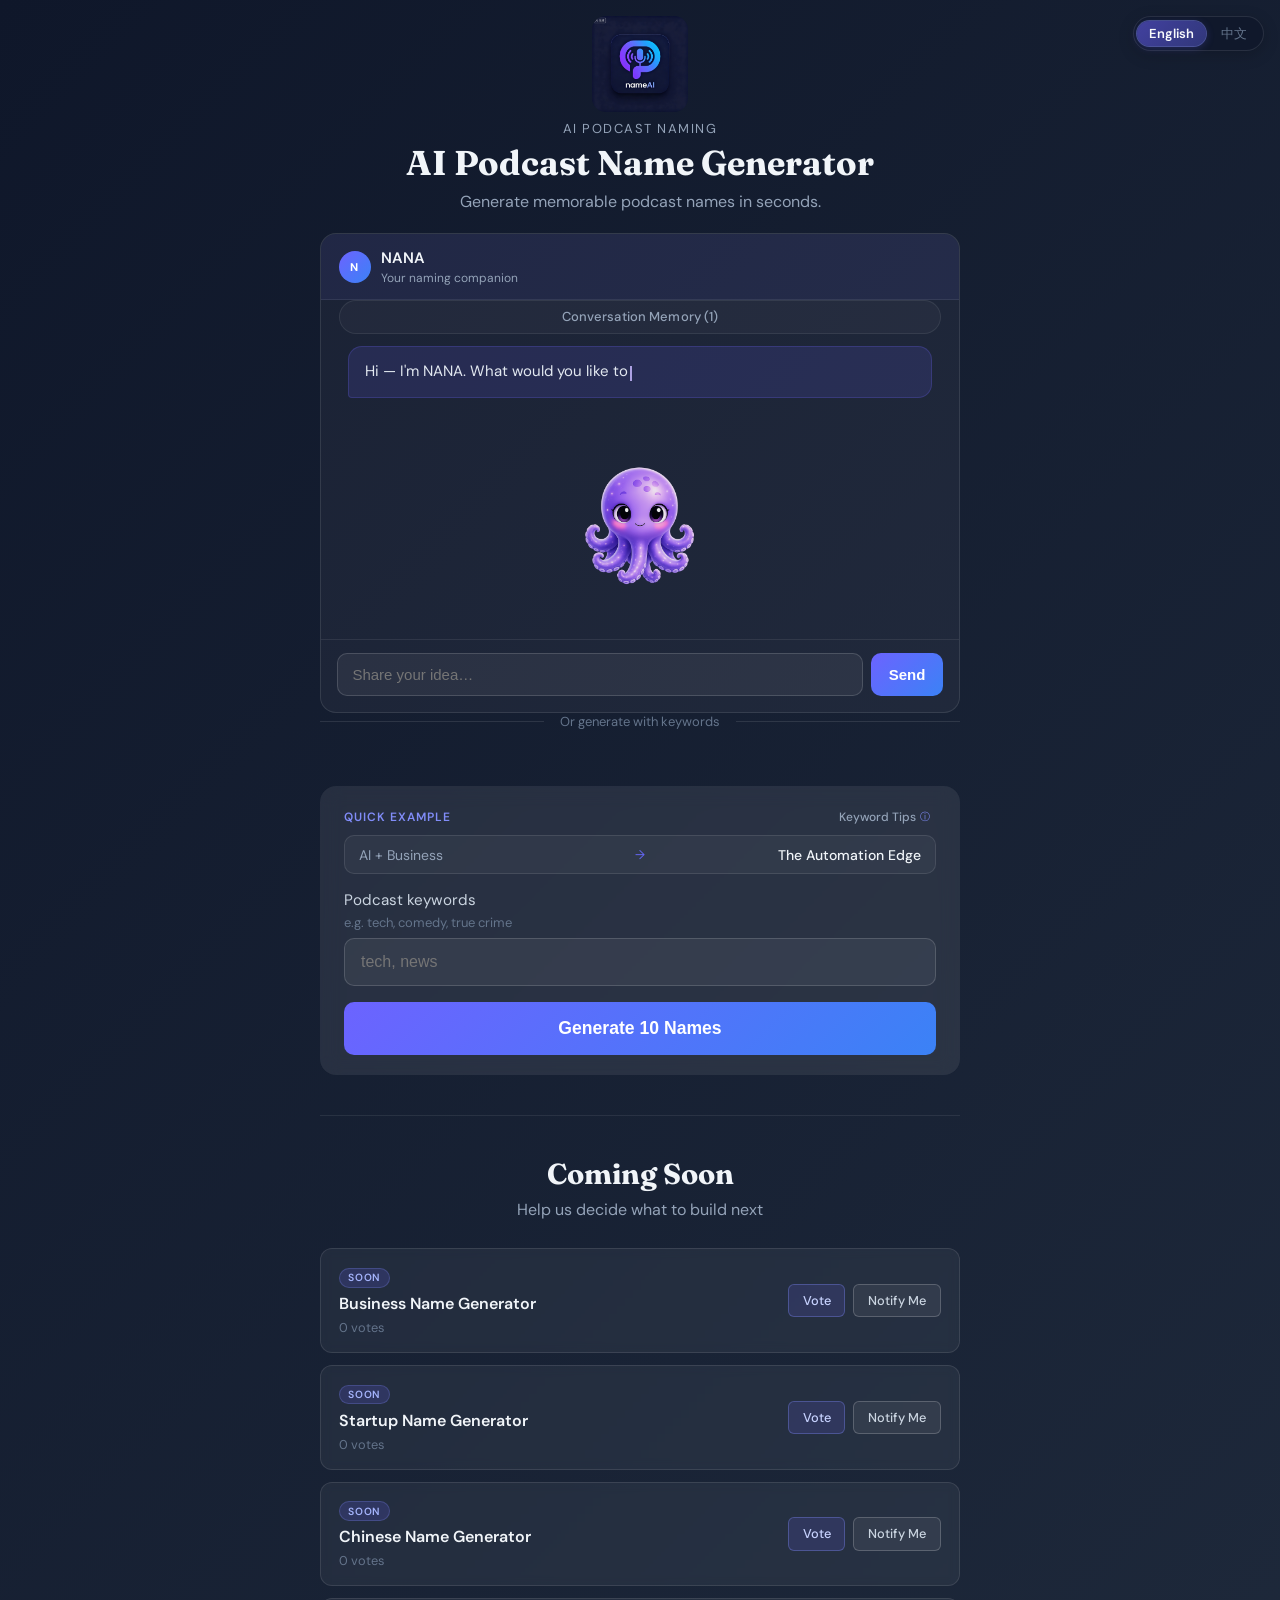
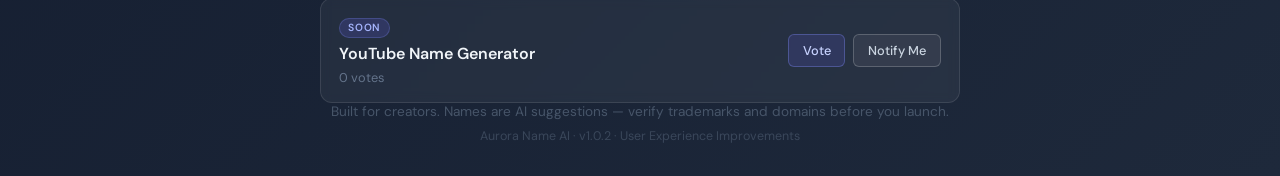
==== commit dd88eb51: "Milestone 03A: Implement Bubble appearing lifecycle Co-authored-by: Cursor <cursoragent@cursor.com>" ====
--- a/index.html
+++ b/index.html
@@ -38,6 +38,7 @@
 
   <link rel="stylesheet" href="styles.css" />
   <link rel="stylesheet" href="components/NanaCompanion.css" />
+  <link rel="stylesheet" href="components/NanaBubble.css" />
   <link rel="stylesheet" href="components/NanaConversation.css" />
 
   <script type="application/ld+json">
@@ -429,6 +430,7 @@
   <script src="components/NanaDirectionController.js"></script>
   <script src="components/NanaBehaviorEngine.js"></script>
   <script src="components/NanaCompanion.js"></script>
+  <script src="components/NanaBubble.js"></script>
   <script src="components/NanaConversation.js"></script>
 
   <script>
--- a/components/NanaCompanion.css
+++ b/components/NanaCompanion.css
@@ -18,6 +18,9 @@
   z-index: 1;
   flex-shrink: 0;
   margin: 0 auto;
+  width: clamp(110px, 28vw, 150px);
+  height: clamp(110px, 28vw, 150px);
+  max-height: 100%;
 }
 
 .nana-companion[data-state="idle"] {
@@ -211,6 +214,13 @@
   transform: scale(1);
 }
 
+@media (max-width: 640px) {
+  .nana-companion--staged {
+    width: clamp(88px, 24vw, 120px);
+    height: clamp(88px, 24vw, 120px);
+  }
+}
+
 @media (max-width: 480px) {
   .nana-companion:not(.nana-companion--staged) {
     right: 10px;
@@ -218,11 +228,6 @@
     width: clamp(72px, 20vw, 96px);
     height: clamp(72px, 20vw, 96px);
   }
-
-  .nana-companion--staged {
-    width: clamp(96px, 24vw, 140px);
-    height: clamp(96px, 24vw, 140px);
-  }
 }
 
 @media (prefers-reduced-motion: reduce) {
--- a/components/NanaBubble.css
+++ b/components/NanaBubble.css
@@ -0,0 +1,126 @@
+.nana-conversation__bubble-stage[data-bubble-state="idle"] {
+  display: flex;
+  align-items: center;
+  justify-content: center;
+}
+
+.nana-conversation__bubble-stage[data-bubble-state]:not([data-bubble-state="idle"]) {
+  background: transparent;
+  border-color: transparent;
+  overflow-x: hidden;
+  overflow-y: auto;
+  overscroll-behavior: contain;
+  display: flex;
+  flex-direction: column;
+  align-items: stretch;
+  justify-content: flex-start;
+  padding: 0.35rem 0.55rem 0.25rem;
+}
+
+.nana-bubble {
+  opacity: 0;
+  transform: translateY(8px);
+  transition:
+    opacity 0.36s ease-out,
+    transform 0.36s ease-out;
+  width: 100%;
+  max-width: 100%;
+  flex-shrink: 0;
+}
+
+.nana-bubble--visible {
+  opacity: 1;
+  transform: translateY(0);
+}
+
+.nana-bubble--reading {
+  transform: translateY(0);
+}
+
+.nana-bubble__body {
+  padding: 0.85rem 1rem;
+  border-radius: 14px;
+  background: rgba(108, 99, 255, 0.14);
+  border: 1px solid rgba(108, 99, 255, 0.22);
+  color: #e2e8f0;
+  font-size: 0.9375rem;
+  line-height: 1.55;
+  word-break: break-word;
+  border-bottom-left-radius: 4px;
+}
+
+.nana-bubble__body strong {
+  color: #f1f5f9;
+  font-weight: 600;
+}
+
+.nana-bubble__body--typing::after {
+  content: "";
+  display: inline-block;
+  width: 2px;
+  height: 1em;
+  margin-left: 2px;
+  vertical-align: text-bottom;
+  background: rgba(196, 181, 253, 0.85);
+  animation: nanaBubbleCaret 1s ease-in-out infinite;
+}
+
+@keyframes nanaBubbleCaret {
+  0%,
+  45% {
+    opacity: 1;
+  }
+
+  46%,
+  100% {
+    opacity: 0.2;
+  }
+}
+
+.nana-bubble__directions {
+  margin-top: 0.55rem;
+  max-height: 0;
+  opacity: 0;
+  overflow: hidden;
+  transition:
+    opacity 0.28s ease-out,
+    max-height 0.32s ease-out;
+}
+
+.nana-bubble__directions--visible {
+  max-height: 220px;
+  opacity: 1;
+  overflow-x: auto;
+  overflow-y: hidden;
+}
+
+@media (max-width: 640px) {
+  .nana-conversation__bubble-stage[data-bubble-state]:not([data-bubble-state="idle"]) {
+    padding: 0.25rem 0.35rem 0.2rem;
+  }
+
+  .nana-bubble__body {
+    padding: 0.75rem 0.9rem;
+    font-size: 0.9rem;
+  }
+
+  .nana-bubble__directions--visible {
+    max-height: 200px;
+  }
+}
+
+@media (prefers-reduced-motion: reduce) {
+  .nana-bubble {
+    transition: opacity 0.01ms linear;
+    transform: none;
+  }
+
+  .nana-bubble__body--typing::after {
+    animation: none;
+    opacity: 0.7;
+  }
+
+  .nana-bubble__directions {
+    transition: none;
+  }
+}
--- a/components/NanaConversation.css
+++ b/components/NanaConversation.css
@@ -8,12 +8,22 @@
 }
 
 .nana-conversation__panel {
-  display: flex;
-  flex-direction: column;
+  --stage-height: min(480px, calc(100dvh - 260px));
+  display: grid;
+  grid-template-rows:
+    auto
+    auto
+    minmax(56px, 1fr)
+    minmax(130px, 2.8fr)
+    auto
+    auto;
+  height: var(--stage-height);
+  max-height: var(--stage-height);
   background: rgba(255, 255, 255, 0.04);
   border: 1px solid rgba(255, 255, 255, 0.1);
   border-radius: 16px;
-  overflow: visible;
+  overflow: hidden;
+  position: relative;
 }
 
 .nana-conversation__header {
@@ -23,6 +33,7 @@
   padding: 0.85rem 1.1rem;
   border-bottom: 1px solid rgba(255, 255, 255, 0.08);
   background: rgba(108, 99, 255, 0.08);
+  flex-shrink: 0;
 }
 
 .nana-conversation__avatar {
@@ -53,35 +64,79 @@
   color: #94a3b8;
 }
 
+.nana-conversation__memory-bar {
+  display: flex;
+  align-items: center;
+  justify-content: center;
+  margin: 0 1.1rem;
+  padding: 0.45rem 0.85rem;
+  border-radius: 999px;
+  border: 1px solid rgba(255, 255, 255, 0.08);
+  background: rgba(255, 255, 255, 0.03);
+  flex-shrink: 0;
+}
+
+.nana-conversation__memory-bar-label {
+  font-size: 0.8125rem;
+  font-weight: 500;
+  color: #94a3b8;
+  letter-spacing: 0.01em;
+}
+
+/* Stored history — preserved in DOM, not shown on the main stage */
+.nana-conversation__messages--stored {
+  position: absolute;
+  width: 1px;
+  height: 1px;
+  padding: 0;
+  margin: -1px;
+  overflow: hidden;
+  clip: rect(0, 0, 0, 0);
+  clip-path: inset(50%);
+  white-space: nowrap;
+  border: 0;
+}
+
 .nana-conversation__messages {
   display: flex;
   flex-direction: column;
   gap: 0.85rem;
   padding: 1rem 1.1rem;
-  max-height: min(420px, 50vh);
+  min-height: 0;
+  overflow-x: hidden;
   overflow-y: auto;
   scroll-behavior: smooth;
-  flex-shrink: 0;
-}
-
-/* Reserved present-moment slot — empty until a future bubble milestone */
+  overscroll-behavior: contain;
+}
+
+/* Reserved present-moment slot — calm placeholder for future Bubble */
 .nana-conversation__bubble-stage {
-  flex-shrink: 0;
-  min-height: 140px;
-  max-height: 260px;
-  margin: 0;
-  padding: 0 1.1rem;
+  min-height: 0;
+  height: 100%;
+  margin: 0.35rem 1.1rem 0;
+  padding: 0;
   box-sizing: border-box;
+  overflow: hidden;
+  flex-shrink: 0;
+  border-radius: 12px;
+  background: linear-gradient(
+    180deg,
+    rgba(108, 99, 255, 0.05) 0%,
+    rgba(108, 99, 255, 0.015) 100%
+  );
+  border: 1px solid rgba(129, 140, 248, 0.1);
 }
 
 .nana-conversation__nana-stage {
   display: flex;
   justify-content: center;
   align-items: center;
-  flex-shrink: 0;
-  min-height: clamp(120px, 18vw, 180px);
-  padding: 0.25rem 1.1rem 0.5rem;
+  min-height: 0;
+  height: 100%;
+  padding: 0.5rem 1.1rem 0.35rem;
   box-sizing: border-box;
+  overflow: visible;
+  flex-shrink: 0;
 }
 
 .nana-conversation__message {
@@ -104,6 +159,11 @@
 
 .nana-conversation__message--nana {
   align-self: flex-start;
+}
+
+.nana-conversation__message--nana:has(.nana-conversation__directions) {
+  align-self: stretch;
+  max-width: 100%;
 }
 
 .nana-conversation__message--user {
@@ -172,14 +232,38 @@
 
 .nana-conversation__directions {
   display: flex;
-  flex-direction: column;
+  flex-direction: row;
+  flex-wrap: nowrap;
   gap: 0.65rem;
   margin-top: 0.35rem;
   width: 100%;
   max-width: 100%;
+  overflow-x: auto;
+  overflow-y: hidden;
+  scroll-snap-type: x mandatory;
+  scroll-behavior: smooth;
+  overscroll-behavior-x: contain;
+  -webkit-overflow-scrolling: touch;
+  padding-bottom: 0.35rem;
+  scrollbar-width: thin;
+  scrollbar-color: rgba(148, 163, 184, 0.45) transparent;
+}
+
+.nana-conversation__directions::-webkit-scrollbar {
+  height: 6px;
+}
+
+.nana-conversation__directions::-webkit-scrollbar-thumb {
+  background: rgba(148, 163, 184, 0.45);
+  border-radius: 999px;
 }
 
 .nana-conversation__direction {
+  flex: 0 0 min(280px, calc(100% - 1.5rem));
+  scroll-snap-align: start;
+  scroll-snap-stop: normal;
+  min-width: min(240px, 78vw);
+  max-width: min(300px, 88vw);
   text-align: left;
   padding: 0.85rem 1rem;
   border-radius: 12px;
@@ -272,13 +356,14 @@
 }
 
 .nana-conversation__error {
-  margin: 0 1rem 0.85rem;
+  margin: 0 1rem 0.5rem;
   padding: 0.65rem 0.85rem;
   border-radius: 8px;
   background: rgba(239, 68, 68, 0.12);
   border: 1px solid rgba(239, 68, 68, 0.35);
   color: #fecaca;
   font-size: 0.8125rem;
+  flex-shrink: 0;
 }
 
 .nana-conversation__divider {
@@ -299,20 +384,37 @@
 }
 
 @media (max-width: 640px) {
-  .nana-conversation__messages {
-    max-height: min(360px, 45vh);
-    padding: 0.85rem;
+  .nana-conversation__panel {
+    --stage-height: min(440px, calc(100dvh - 220px));
+    grid-template-rows:
+      auto
+      auto
+      minmax(48px, 0.9fr)
+      minmax(112px, 2.6fr)
+      auto
+      auto;
+  }
+
+  .nana-conversation__memory-bar {
+    margin: 0 0.85rem;
+    padding: 0.4rem 0.75rem;
+  }
+
+  .nana-conversation__memory-bar-label {
+    font-size: 0.75rem;
   }
 
   .nana-conversation__bubble-stage {
-    min-height: 120px;
-    max-height: 260px;
-    padding: 0 0.85rem;
+    margin: 0.3rem 0.85rem 0;
   }
 
   .nana-conversation__nana-stage {
-    min-height: clamp(96px, 24vw, 140px);
-    padding: 0.25rem 0.85rem 0.5rem;
+    padding: 0.4rem 0.85rem 0.25rem;
+  }
+
+  .nana-conversation__direction {
+    flex-basis: min(260px, calc(100vw - 3.5rem));
+    min-width: min(220px, calc(100vw - 4rem));
   }
 
   .nana-conversation__form {
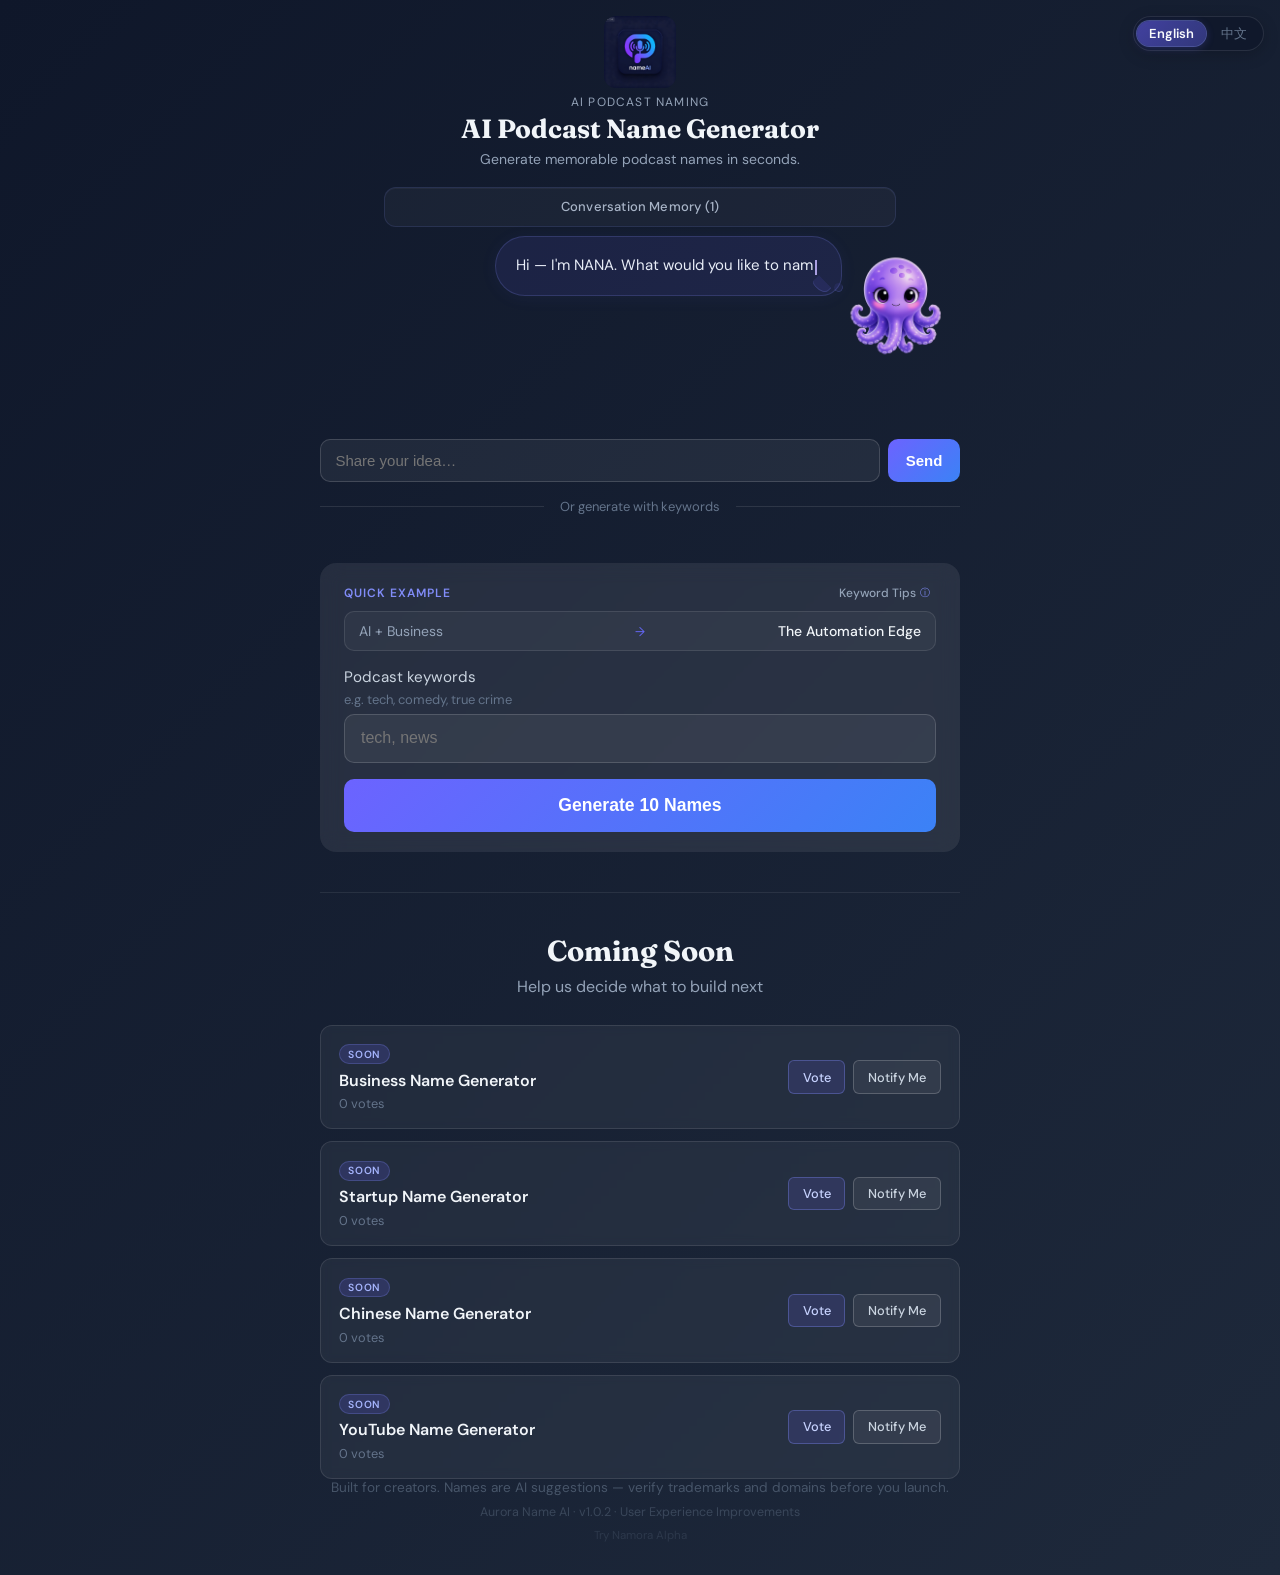
==== commit f0c292ee: "feat(alpha): release Namora Alpha visual prototype" ====
--- a/index.html
+++ b/index.html
@@ -420,6 +420,10 @@
         Aurora Name AI · v1.0.2 · User Experience Improvements
       </p >
 
+      <p style="margin-top:0.5rem;font-size:0.72rem;opacity:0.4;text-align:center;">
+        <a href="namora.html" style="color:inherit;text-decoration:none;">Try Namora Alpha</a>
+      </p>
+
     </footer>
   </div>
 
--- a/styles.css
+++ b/styles.css
@@ -66,39 +66,39 @@
     0 2px 8px rgba(108, 99, 255, 0.25);
 }
 
-.header { text-align: center; margin-bottom: 1.25rem; }
+.header { text-align: center; margin-bottom: 0.75rem; }
 
 .logo {
-  margin-bottom: 0.5rem;
+  margin-bottom: 0.35rem;
 }
 
 .logo-img {
   display: block;
-  width: 96px;
+  width: 72px;
   height: auto;
   margin: 0 auto;
   object-fit: contain;
-  border-radius: 14px;
+  border-radius: 12px;
 }
 
 .eyebrow {
-  font-size: 0.8125rem;
-  letter-spacing: 1.5px;
+  font-size: 0.75rem;
+  letter-spacing: 1.2px;
   color: #94a3b8;
   text-transform: uppercase;
-  margin-bottom: 0.35rem;
+  margin-bottom: 0.25rem;
 }
 
 .title {
   font-family: 'Fraunces', serif;
-  font-size: 2.15rem;
+  font-size: 1.65rem;
   font-weight: 700;
   color: #f1f5f9;
-  margin-bottom: 0.5rem;
+  margin-bottom: 0.35rem;
   line-height: 1.15;
 }
 
-.subtitle { color: #94a3b8; font-size: 1rem; line-height: 1.45; max-width: 32rem; margin: 0 auto; }
+.subtitle { color: #94a3b8; font-size: 0.875rem; line-height: 1.4; max-width: 32rem; margin: 0 auto; }
 
 .generator { background: rgba(255,255,255,0.08); backdrop-filter: blur(10px); border-radius: 16px; padding: 1.25rem 1.5rem; margin-bottom: 1.5rem; }
 
@@ -909,12 +909,12 @@
     padding: 0.28rem 0.58rem;
     font-size: 0.75rem;
   }
-  .header { margin-bottom: 0.85rem; }
-  .logo { margin-bottom: 0.35rem; }
-  .logo-img { width: 72px; border-radius: 12px; }
-  .eyebrow { font-size: 0.75rem; margin-bottom: 0.25rem; letter-spacing: 1px; }
-  .title { font-size: 1.75rem; margin-bottom: 0.35rem; }
-  .subtitle { font-size: 0.9375rem; line-height: 1.4; }
+  .header { margin-bottom: 0.5rem; }
+  .logo { margin-bottom: 0.25rem; }
+  .logo-img { width: 60px; border-radius: 10px; }
+  .eyebrow { font-size: 0.6875rem; margin-bottom: 0.2rem; letter-spacing: 1px; }
+  .title { font-size: 1.45rem; margin-bottom: 0.25rem; }
+  .subtitle { font-size: 0.8125rem; line-height: 1.35; }
   .generator { padding: 1rem; margin-bottom: 1.25rem; }
   .examples { margin-bottom: 0.75rem; }
   .examples-heading { margin-bottom: 0.35rem; }
--- a/components/NanaCompanion.css
+++ b/components/NanaCompanion.css
@@ -20,7 +20,13 @@
   margin: 0 auto;
   width: clamp(110px, 28vw, 150px);
   height: clamp(110px, 28vw, 150px);
-  max-height: 100%;
+  max-height: none;
+}
+
+.nana-companion--speech {
+  width: clamp(88px, 20vw, 124px);
+  height: clamp(88px, 20vw, 124px);
+  transform: translateY(0.15rem);
 }
 
 .nana-companion[data-state="idle"] {
@@ -219,6 +225,11 @@
     width: clamp(88px, 24vw, 120px);
     height: clamp(88px, 24vw, 120px);
   }
+
+  .nana-companion--speech {
+    width: clamp(76px, 18vw, 100px);
+    height: clamp(76px, 18vw, 100px);
+  }
 }
 
 @media (max-width: 480px) {
--- a/components/NanaBubble.css
+++ b/components/NanaBubble.css
@@ -1,20 +1,10 @@
 .nana-conversation__bubble-stage[data-bubble-state="idle"] {
-  display: flex;
-  align-items: center;
-  justify-content: center;
+  min-height: 0;
+  padding-bottom: 0;
 }
 
 .nana-conversation__bubble-stage[data-bubble-state]:not([data-bubble-state="idle"]) {
-  background: transparent;
-  border-color: transparent;
-  overflow-x: hidden;
-  overflow-y: auto;
-  overscroll-behavior: contain;
-  display: flex;
-  flex-direction: column;
-  align-items: stretch;
-  justify-content: flex-start;
-  padding: 0.35rem 0.55rem 0.25rem;
+  overflow: visible;
 }
 
 .nana-bubble {
@@ -23,9 +13,11 @@
   transition:
     opacity 0.36s ease-out,
     transform 0.36s ease-out;
-  width: 100%;
-  max-width: 100%;
-  flex-shrink: 0;
+  width: fit-content;
+  max-width: var(--stage-bubble-width, min(29rem, calc(100% - 4.75rem)));
+  min-width: min(8.5rem, 100%);
+  margin: 0;
+  flex-shrink: 1;
 }
 
 .nana-bubble--visible {
@@ -37,16 +29,75 @@
   transform: translateY(0);
 }
 
+.nana-bubble__shell {
+  position: relative;
+  display: inline-block;
+  width: fit-content;
+  max-width: 100%;
+  overflow: visible;
+}
+
 .nana-bubble__body {
-  padding: 0.85rem 1rem;
-  border-radius: 14px;
-  background: rgba(108, 99, 255, 0.14);
-  border: 1px solid rgba(108, 99, 255, 0.22);
-  color: #e2e8f0;
+  position: relative;
+  display: block;
+  padding: 1rem 1.3rem;
+  padding-right: 1.5rem;
+  padding-bottom: 1.05rem;
+  border-radius: 2em;
+  border-bottom-right-radius: 1.35em;
+  background: rgba(108, 99, 255, 0.11);
+  border: 1px solid rgba(129, 140, 248, 0.2);
+  color: #e8edf7;
   font-size: 0.9375rem;
-  line-height: 1.55;
+  line-height: 1.65;
   word-break: break-word;
-  border-bottom-left-radius: 4px;
+  max-height: min(72vh, 560px);
+  overflow-y: auto;
+  overscroll-behavior: contain;
+  box-shadow: 0 2px 18px rgba(108, 99, 255, 0.06);
+}
+
+/* Tail — soft stem from lower-right toward NANA's head */
+.nana-bubble__tail {
+  position: absolute;
+  right: -1px;
+  bottom: 4px;
+  width: 30px;
+  height: 26px;
+  pointer-events: none;
+  overflow: visible;
+}
+
+.nana-bubble__tail::before {
+  content: "";
+  position: absolute;
+  right: 6px;
+  bottom: 6px;
+  width: 18px;
+  height: 11px;
+  background: rgba(108, 99, 255, 0.11);
+  border: 1px solid rgba(129, 140, 248, 0.2);
+  border-radius: 0 0 100% 55%;
+  border-top: none;
+  border-left: none;
+  transform: rotate(46deg);
+  transform-origin: top left;
+}
+
+.nana-bubble__tail::after {
+  content: "";
+  position: absolute;
+  right: 0;
+  bottom: 0;
+  width: 9px;
+  height: 9px;
+  background: rgba(108, 99, 255, 0.11);
+  border: 1px solid rgba(129, 140, 248, 0.2);
+  border-radius: 50%;
+  border-top-color: transparent;
+  border-left-color: transparent;
+  transform: rotate(18deg);
+  opacity: 0.88;
 }
 
 .nana-bubble__body strong {
@@ -77,35 +128,36 @@
   }
 }
 
-.nana-bubble__directions {
-  margin-top: 0.55rem;
-  max-height: 0;
-  opacity: 0;
-  overflow: hidden;
-  transition:
-    opacity 0.28s ease-out,
-    max-height 0.32s ease-out;
-}
-
-.nana-bubble__directions--visible {
-  max-height: 220px;
-  opacity: 1;
-  overflow-x: auto;
-  overflow-y: hidden;
-}
-
 @media (max-width: 640px) {
-  .nana-conversation__bubble-stage[data-bubble-state]:not([data-bubble-state="idle"]) {
-    padding: 0.25rem 0.35rem 0.2rem;
+  .nana-bubble {
+    max-width: var(--stage-bubble-width, min(26rem, calc(100% - 4.5rem)));
+    min-width: min(7.5rem, 100%);
   }
 
   .nana-bubble__body {
-    padding: 0.75rem 0.9rem;
+    padding: 0.9rem 1.15rem;
+    padding-right: 1.3rem;
     font-size: 0.9rem;
+    max-height: min(68vh, 480px);
   }
 
-  .nana-bubble__directions--visible {
-    max-height: 200px;
+  .nana-bubble__tail {
+    width: 26px;
+    height: 22px;
+    bottom: 3px;
+  }
+
+  .nana-bubble__tail::before {
+    width: 15px;
+    height: 9px;
+    right: 5px;
+    bottom: 5px;
+    transform: rotate(44deg);
+  }
+
+  .nana-bubble__tail::after {
+    width: 8px;
+    height: 8px;
   }
 }
 
@@ -119,8 +171,4 @@
     animation: none;
     opacity: 0.7;
   }
-
-  .nana-bubble__directions {
-    transition: none;
-  }
 }
--- a/components/NanaConversation.css
+++ b/components/NanaConversation.css
@@ -1,86 +1,188 @@
 .nana-conversation {
-  margin-bottom: 2rem;
+  margin-bottom: 1.5rem;
 }
 
 .nana-conversation-stage {
   display: flex;
   flex-direction: column;
-}
-
-.nana-conversation__panel {
-  --stage-height: min(480px, calc(100dvh - 260px));
-  display: grid;
-  grid-template-rows:
-    auto
-    auto
-    minmax(56px, 1fr)
-    minmax(130px, 2.8fr)
-    auto
-    auto;
-  height: var(--stage-height);
-  max-height: var(--stage-height);
-  background: rgba(255, 255, 255, 0.04);
-  border: 1px solid rgba(255, 255, 255, 0.1);
-  border-radius: 16px;
-  overflow: hidden;
+  align-items: stretch;
   position: relative;
-}
-
-.nana-conversation__header {
-  display: flex;
-  align-items: center;
-  gap: 0.65rem;
-  padding: 0.85rem 1.1rem;
-  border-bottom: 1px solid rgba(255, 255, 255, 0.08);
-  background: rgba(108, 99, 255, 0.08);
-  flex-shrink: 0;
-}
-
-.nana-conversation__avatar {
-  width: 2rem;
-  height: 2rem;
-  border-radius: 50%;
-  background: linear-gradient(135deg, #6c63ff, #3b82f6);
+  gap: 0;
+  --stage-bubble-width: min(29rem, calc(100% - 4.75rem));
+  --stage-memory-width: min(32rem, 94%);
+  --stage-speech-width: min(40rem, 100%);
+}
+
+.nana-conversation__memory-bar {
   display: flex;
   align-items: center;
   justify-content: center;
-  font-size: 0.7rem;
-  font-weight: 700;
-  color: #fff;
-  flex-shrink: 0;
-  letter-spacing: 0.02em;
-}
-
-.nana-conversation__title {
-  margin: 0;
-  font-size: 0.95rem;
-  font-weight: 600;
-  color: #f1f5f9;
-}
-
-.nana-conversation__subtitle {
-  margin: 0.1rem 0 0;
-  font-size: 0.75rem;
-  color: #94a3b8;
-}
-
-.nana-conversation__memory-bar {
-  display: flex;
-  align-items: center;
-  justify-content: center;
-  margin: 0 1.1rem;
-  padding: 0.45rem 0.85rem;
-  border-radius: 999px;
-  border: 1px solid rgba(255, 255, 255, 0.08);
-  background: rgba(255, 255, 255, 0.03);
+  width: var(--stage-memory-width);
+  min-height: 2.5rem;
+  margin: 0.35rem auto 0.6rem;
+  padding: 0.6rem 1.35rem;
+  border-radius: 12px;
+  border: 1px solid rgba(129, 140, 248, 0.14);
+  background: rgba(255, 255, 255, 0.035);
+  box-shadow: inset 0 1px 0 rgba(255, 255, 255, 0.04);
   flex-shrink: 0;
 }
 
 .nana-conversation__memory-bar-label {
   font-size: 0.8125rem;
   font-weight: 500;
-  color: #94a3b8;
-  letter-spacing: 0.01em;
+  color: #a8b4c7;
+  letter-spacing: 0.015em;
+}
+
+/* Speech area — Bubble high, NANA lower-right (speaking geometry) */
+.nana-conversation__speech-area {
+  display: grid;
+  grid-template-columns: minmax(0, 1fr) auto;
+  align-items: stretch;
+  column-gap: 0;
+  width: var(--stage-speech-width);
+  max-width: 100%;
+  min-height: 0;
+  margin: 0 auto 1.35rem;
+  padding: 0 0.15rem 0.65rem;
+}
+
+.nana-conversation__bubble-stage {
+  grid-column: 1;
+  width: 100%;
+  height: auto;
+  min-height: 0;
+  margin: 0;
+  padding: 0 0.25rem 0 0;
+  box-sizing: border-box;
+  overflow: visible;
+  background: none;
+  border: none;
+  border-radius: 0;
+  display: flex;
+  justify-content: flex-end;
+  align-items: flex-start;
+  align-self: start;
+}
+
+.nana-conversation__nana-stage {
+  grid-column: 2;
+  display: flex;
+  justify-content: center;
+  align-items: flex-end;
+  flex: 0 0 auto;
+  width: auto;
+  height: auto;
+  min-height: 0;
+  margin: 0 0 0 -0.8rem;
+  padding: 0;
+  box-sizing: border-box;
+  overflow: visible;
+  align-self: end;
+  transform: translateY(0.4rem);
+}
+
+.nana-conversation__choices {
+  width: var(--stage-speech-width);
+  max-width: 100%;
+  margin: 0.35rem auto 1.35rem;
+  max-height: 0;
+  opacity: 0;
+  overflow: hidden;
+  transition:
+    opacity 0.28s ease-out,
+    max-height 0.32s ease-out;
+}
+
+.nana-conversation__choices--visible {
+  max-height: 320px;
+  opacity: 1;
+  overflow: visible;
+}
+
+.nana-conversation__choices--visible.nana-conversation__choices--count-1,
+.nana-conversation__choices--visible.nana-conversation__choices--count-2,
+.nana-conversation__choices--visible.nana-conversation__choices--count-3,
+.nana-conversation__choices--visible.nana-conversation__choices--count-4 {
+  display: grid;
+  gap: 0.5rem;
+  overflow-x: visible;
+  overflow-y: visible;
+}
+
+.nana-conversation__choices--count-1 {
+  grid-template-columns: minmax(0, 1fr);
+}
+
+.nana-conversation__choices--count-2 {
+  grid-template-columns: repeat(2, minmax(0, 1fr));
+}
+
+.nana-conversation__choices--count-3 {
+  grid-template-columns: repeat(3, minmax(0, 1fr));
+}
+
+.nana-conversation__choices--count-4 {
+  grid-template-columns: repeat(4, minmax(0, 1fr));
+}
+
+.nana-conversation__choices--many {
+  display: flex;
+  flex-direction: row;
+  flex-wrap: nowrap;
+  gap: 0.5rem;
+  overflow-x: auto;
+  overflow-y: hidden;
+  scroll-snap-type: x mandatory;
+  scroll-behavior: smooth;
+  overscroll-behavior-x: contain;
+  -webkit-overflow-scrolling: touch;
+  padding-bottom: 0.25rem;
+  scrollbar-width: thin;
+  scrollbar-color: rgba(148, 163, 184, 0.45) transparent;
+}
+
+.nana-conversation__choices--many::-webkit-scrollbar {
+  height: 6px;
+}
+
+.nana-conversation__choices--many::-webkit-scrollbar-thumb {
+  background: rgba(148, 163, 184, 0.45);
+  border-radius: 999px;
+}
+
+.nana-conversation__choices .nana-conversation__direction {
+  flex: 1 1 auto;
+  min-width: 0;
+  max-width: none;
+  padding: 0.65rem 0.75rem;
+  border-radius: 10px;
+  border-color: rgba(255, 255, 255, 0.08);
+  background: rgba(255, 255, 255, 0.035);
+}
+
+.nana-conversation__choices--many .nana-conversation__direction {
+  flex: 0 0 min(200px, calc(100% - 0.5rem));
+  min-width: min(180px, 78%);
+  max-width: min(220px, 88%);
+  scroll-snap-align: start;
+}
+
+.nana-conversation__choices .nana-conversation__direction-label {
+  font-size: 0.8125rem;
+  margin-bottom: 0.15rem;
+}
+
+.nana-conversation__choices .nana-conversation__direction-desc {
+  font-size: 0.75rem;
+  line-height: 1.35;
+  margin-bottom: 0.2rem;
+}
+
+.nana-conversation__choices .nana-conversation__direction-examples {
+  font-size: 0.75rem;
+  line-height: 1.3;
 }
 
 /* Stored history — preserved in DOM, not shown on the main stage */
@@ -107,36 +209,6 @@
   overflow-y: auto;
   scroll-behavior: smooth;
   overscroll-behavior: contain;
-}
-
-/* Reserved present-moment slot — calm placeholder for future Bubble */
-.nana-conversation__bubble-stage {
-  min-height: 0;
-  height: 100%;
-  margin: 0.35rem 1.1rem 0;
-  padding: 0;
-  box-sizing: border-box;
-  overflow: hidden;
-  flex-shrink: 0;
-  border-radius: 12px;
-  background: linear-gradient(
-    180deg,
-    rgba(108, 99, 255, 0.05) 0%,
-    rgba(108, 99, 255, 0.015) 100%
-  );
-  border: 1px solid rgba(129, 140, 248, 0.1);
-}
-
-.nana-conversation__nana-stage {
-  display: flex;
-  justify-content: center;
-  align-items: center;
-  min-height: 0;
-  height: 100%;
-  padding: 0.5rem 1.1rem 0.35rem;
-  box-sizing: border-box;
-  overflow: visible;
-  flex-shrink: 0;
 }
 
 .nana-conversation__message {
@@ -311,8 +383,7 @@
 .nana-conversation__form {
   display: flex;
   gap: 0.5rem;
-  padding: 0.85rem 1rem 1rem;
-  border-top: 1px solid rgba(255, 255, 255, 0.08);
+  padding: 0.85rem 0 1rem;
   flex-shrink: 0;
 }
 
@@ -356,7 +427,7 @@
 }
 
 .nana-conversation__error {
-  margin: 0 1rem 0.5rem;
+  margin: 0 0 0.5rem;
   padding: 0.65rem 0.85rem;
   border-radius: 8px;
   background: rgba(239, 68, 68, 0.12);
@@ -384,41 +455,52 @@
 }
 
 @media (max-width: 640px) {
-  .nana-conversation__panel {
-    --stage-height: min(440px, calc(100dvh - 220px));
-    grid-template-rows:
-      auto
-      auto
-      minmax(48px, 0.9fr)
-      minmax(112px, 2.6fr)
-      auto
-      auto;
+  .nana-conversation-stage {
+    --stage-bubble-width: min(26rem, calc(100% - 4.5rem));
+    --stage-memory-width: min(100%, 94%);
+    --stage-speech-width: min(100%, 94%);
   }
 
   .nana-conversation__memory-bar {
-    margin: 0 0.85rem;
-    padding: 0.4rem 0.75rem;
+    margin: 0.25rem auto 0.5rem;
+    padding: 0.5rem 1rem;
+    min-height: 2.35rem;
   }
 
   .nana-conversation__memory-bar-label {
     font-size: 0.75rem;
   }
 
-  .nana-conversation__bubble-stage {
-    margin: 0.3rem 0.85rem 0;
+  .nana-conversation__speech-area {
+    margin-bottom: 1.1rem;
+    padding-bottom: 0.5rem;
   }
 
   .nana-conversation__nana-stage {
-    padding: 0.4rem 0.85rem 0.25rem;
-  }
-
-  .nana-conversation__direction {
-    flex-basis: min(260px, calc(100vw - 3.5rem));
-    min-width: min(220px, calc(100vw - 4rem));
+    margin-left: -0.6rem;
+    transform: translateY(0.3rem);
+  }
+
+  .nana-conversation__choices {
+    margin-bottom: 1.15rem;
+  }
+
+  .nana-conversation__choices--count-3,
+  .nana-conversation__choices--count-4 {
+    grid-template-columns: repeat(2, minmax(0, 1fr));
+  }
+
+  .nana-conversation__choices--visible {
+    max-height: 360px;
+  }
+
+  .nana-conversation__choices .nana-conversation__direction {
+    padding: 0.6rem 0.65rem;
   }
 
   .nana-conversation__form {
     flex-direction: column;
+    padding-top: 0.65rem;
   }
 
   .nana-conversation__send {
